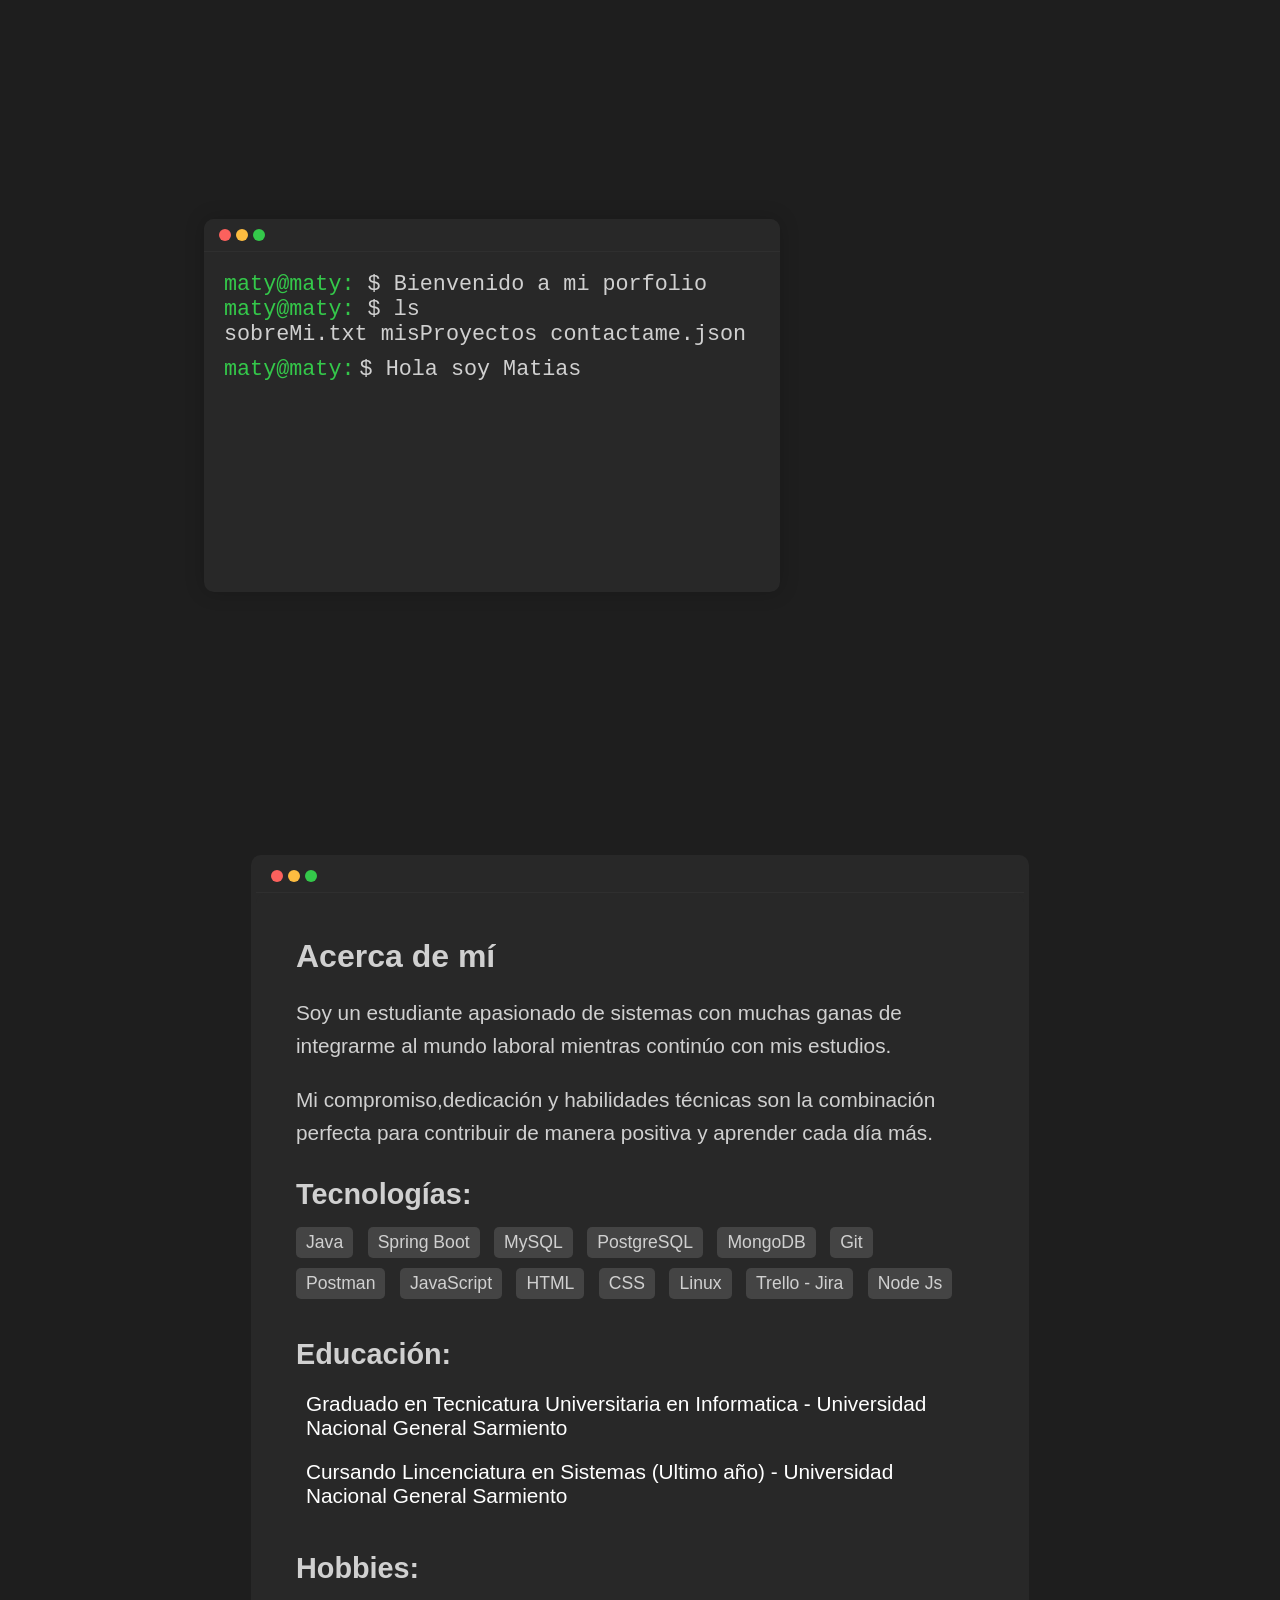
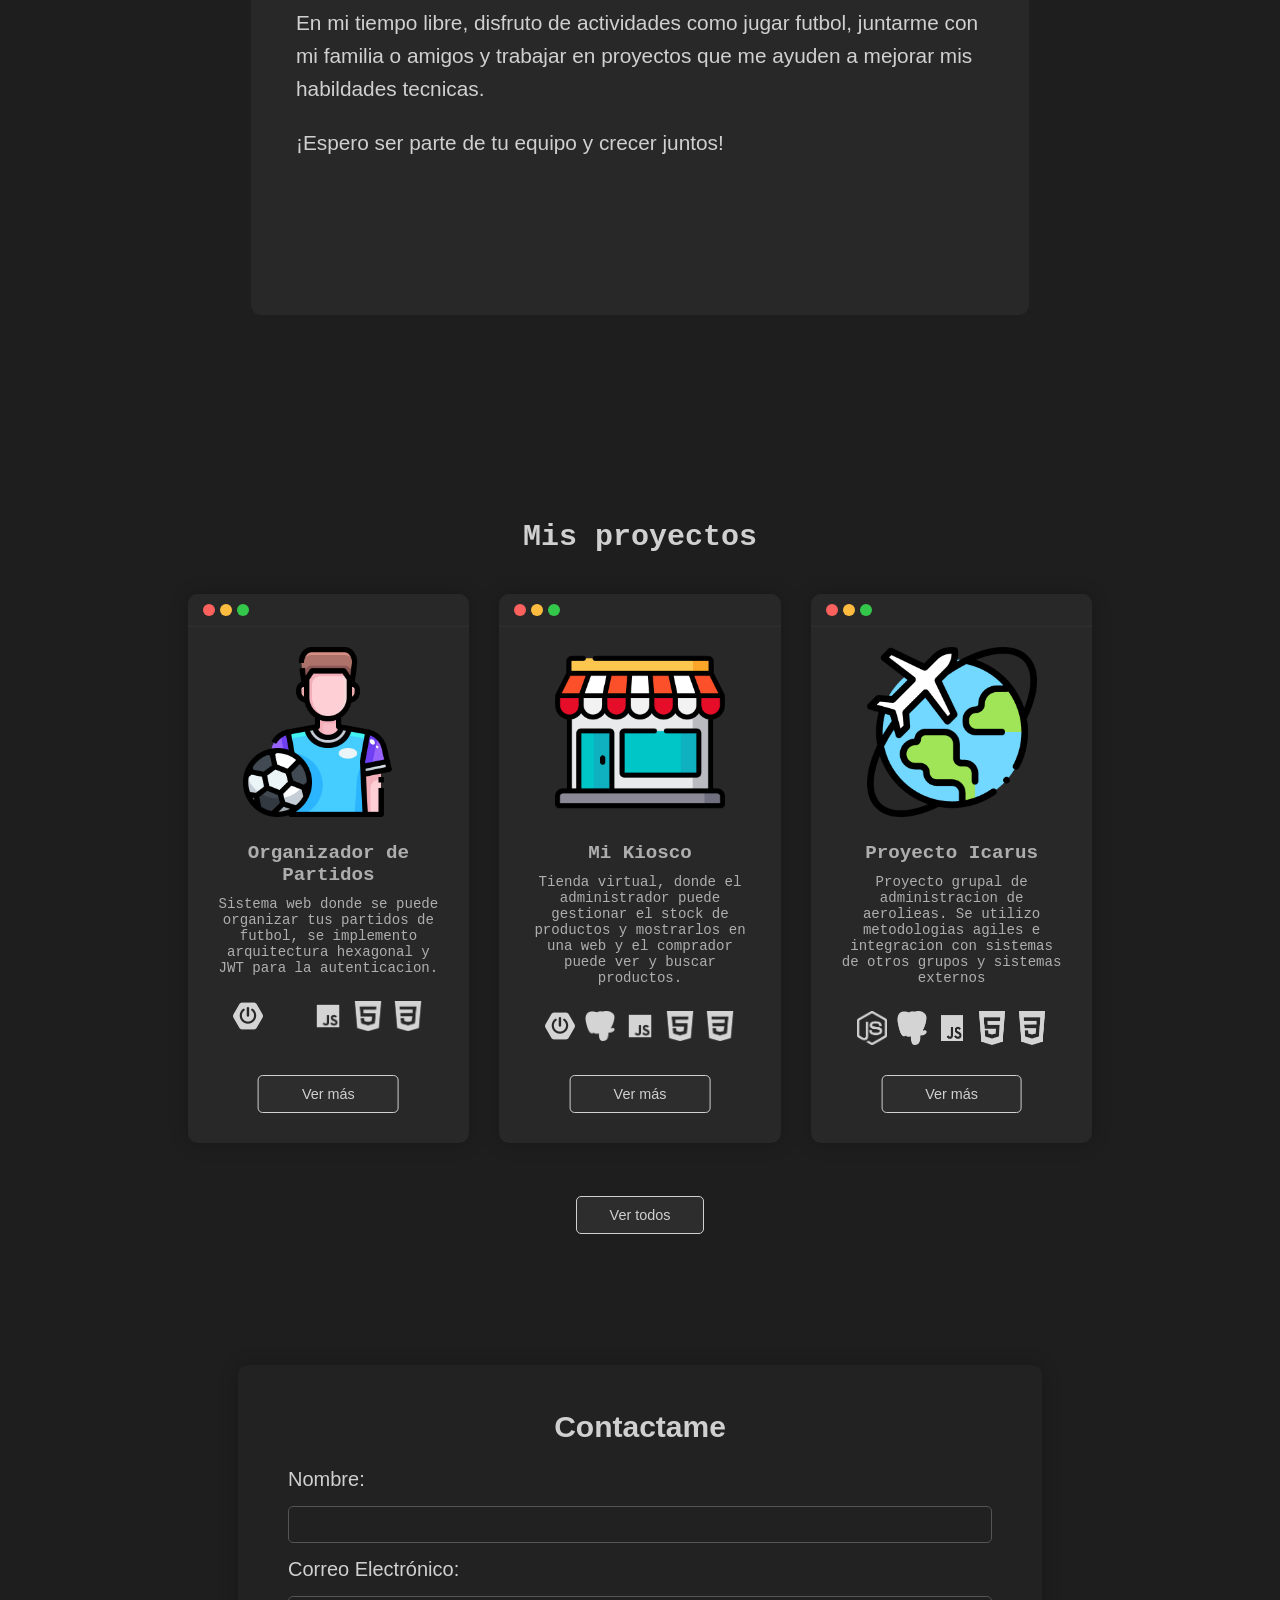
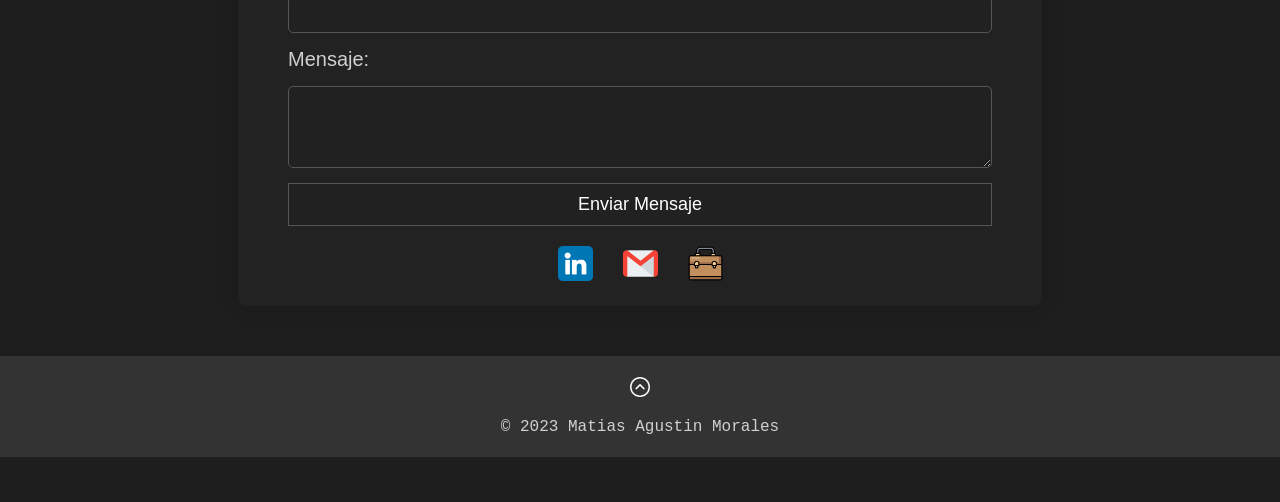
==== index.html @ b8ca0253 "actualizacion" ====
<!DOCTYPE html>
<html lang="en">

<head>
  <meta charset="UTF-8">
  <meta name="viewport" content="width=device-width, initial-scale=1.0">
  <title>Terminal - Porfolio</title>
  <link rel="icon" href="img/terminal (2).png" type="image/png">
  <link rel="stylesheet" href="https://matiasm12.github.io/Matias.github.io/css/style.css">
</head>

<body>
  <section class="presentation-container" id="top">
    <div class="mac-window">
      <div class="mac-bar">
        <div class="mac-btn red"></div>
        <div class="mac-btn yellow"></div>
        <div class="mac-btn green"></div>
      </div>
      <div class="console">
        <div class="outputs">
          <div class="prompt" id="input">maty@maty: <span class="output">$ Bienvenido a mi porfolio</span> </div>
          <div class="prompt" id="input">maty@maty: <span class="output">$ ls</span> </div>
          <div class="output"><a href="#about-container">sobreMi.txt</a> <a href="#projects">misProyectos</a><a
              href="#contact"> contactame.json</a></div>
          <div>
            <div class="input-line">
              <div class="prompt" id="input1">maty@maty: </div>
              <div class="output" id="outputLine1"></div>
              <input type="text" class="input" id="typedText" autofocus />
            </div>
          </div>

          <div>
            <div class="input-line">
              <div class="prompt" id="input2" style="display: none;">maty@maty: </div>
              <div class="output" id="outputLine2"></div>
              <input type="text" class="input" id="typedText" autofocus />
            </div>

          </div>
          <div class="input-line">
            <div class="prompt" id="input3" style="display: none;">maty@maty: </div>
            <div class="output" id="outputLine3"></div>
            <input type="text" class="input" id="typedText" autofocus />
          </div>
          <div class="input-line">
            <div class="prompt" id="input3" style="display: none;">maty@maty: </div>
            <div class="output" id="outputLine3"></div>
            <input type="text" class="input" id="typedText" autofocus />
          </div>
          <div class="input-line">
            <div class="prompt" id="input3" style="display: none;">maty@maty: </div>
            <div class="output" id="outputLine3"></div>
            <input type="text" class="input" id="typedText" autofocus />
          </div>
        </div>


      </div>

    </div>
    <div class="perfil-img">
      <img src="https://matiasm12.github.io/Matias.github.io/img/perfil.png" alt="" >
    </div>
  </section>


  <section id="about-container">
    <div class="mac-bar">
      <div class="mac-btn red"></div>
      <div class="mac-btn yellow"></div>
      <div class="mac-btn green"></div>
    </div>
    <div id="about">
      <h2>Acerca de mí</h2>
      <p>Soy un estudiante apasionado de sistemas con muchas ganas de integrarme al mundo laboral mientras continúo con mis estudios.</p>
      <p>Mi compromiso,dedicación y habilidades técnicas son la combinación perfecta para contribuir de manera positiva y aprender cada día más.</p>
      <h3>Tecnologías:</h3>
      <ul class="technologies">
          <li>Java</li>
          <li>Spring Boot</li>
          <li>MySQL</li>
          <li>PostgreSQL</li>
          <li>MongoDB</li>
          <li>Git</li>
          <li>Postman</li>
          <li>JavaScript</li>
          <li>HTML</li>
          <li>CSS</li>
          <li>Linux</li>
          <li>Trello - Jira</li>
          <li>Node Js</li>
      </ul>
      <h3>Educación:</h3>
      <ul class="education">
          <li>Graduado en Tecnicatura Universitaria en Informatica - Universidad Nacional General Sarmiento</li>
          <li>Cursando Lincenciatura en Sistemas (Ultimo año) - Universidad Nacional General Sarmiento</li>
      </ul>
      <h3>Hobbies:</h3>
      <p class="hobbies">En mi tiempo libre, disfruto de actividades como jugar futbol, juntarme con mi familia o amigos y trabajar en proyectos que me ayuden a mejorar mis habildades tecnicas.</p>
      <p>¡Espero ser parte de tu equipo y crecer juntos!</p>
    </div>
  </section>

  <section class="projects-container">
    <div class="title" id="projects">
      <h1>Mis proyectos</h1>
    </div>
    <div class="mac-window-projects">
      <div class="mac-window-project">
        <div class="mac-bar">
          <div class="mac-btn red"></div>
          <div class="mac-btn yellow"></div>
          <div class="mac-btn green"></div>
        </div>
        <div class="console-project">
          <div class="img-project-container">
            <img src="https://matiasm12.github.io/Matias.github.io/img/jugadores-de-futbol.png" alt="">
          </div>
          <div class="outputs-projects">
            <div class="output-project" id="title-project">Organizador de Partidos</div>
            <div class="output-project">Sistema web donde se puede organizar tus partidos de futbol, se implemento arquitectura hexagonal y JWT para la autenticacion.</div>
            <div class="tech-logos">
              <img src="/img/spring-boot.png" alt="">
              <img src="/img/mysql.png" alt="">
              <img src="/img/js.png" alt="">
              <img src="/img/html-5.png" alt="">
              <img src="/img/css-3.png" alt="">
            </div>
          </div>
          <button class="ver-mas-btn" onclick="redirigir('https://github.com/MatiasM12/Organizador-de-Futbol')">Ver
            más</button>
        </div>

      </div>
      <div class="mac-window-project">
        <div class="mac-bar">
          <div class="mac-btn red"></div>
          <div class="mac-btn yellow"></div>
          <div class="mac-btn green"></div>
        </div>
        <div class="console-project">
          <div class="img-project-container">
            <img src="https://matiasm12.github.io/Matias.github.io/img/tienda.png" alt="">
          </div>
          <div class="outputs-projects">
            <div class="output-project" id="title-project">Mi Kiosco</div>
            <div class="output-project">Tienda virtual, donde el administrador puede gestionar el stock de productos y
              mostrarlos en una web y el comprador puede ver y buscar productos.</div>
              <div class="tech-logos">
                <img src="/img/spring-boot.png" alt="">
                <img src="/img/postgre.png" alt="">
                <img src="/img/js.png" alt="">
                <img src="/img/html-5.png" alt="">
                <img src="/img/css-3.png" alt="">
              </div>
          </div>
          <button class="ver-mas-btn" onclick="redirigir('https://github.com/MatiasM12/kiosco')">Ver más</button>
        </div>

      </div>
      <div class="mac-window-project">
        <div class="mac-bar">
          <div class="mac-btn red"></div>
          <div class="mac-btn yellow"></div>
          <div class="mac-btn green"></div>
        </div>
        <div class="console-project">
          <div class="img-project-container">
            <img src="https://matiasm12.github.io/Matias.github.io/img/viajar.png" alt="">
          </div>
          <div class="outputs-projects">
            <div class="output-project" id="title-project">Proyecto Icarus</div>
            <div class="output-project">Proyecto grupal de administracion de aerolieas. Se utilizo metodologias agiles e integracion con sistemas de otros grupos y sistemas externos</div>
              <div class="tech-logos">
                <img src="/img/node.png" alt="">
                <img src="/img/postgre.png" alt="">
                <img src="/img/js.png" alt="">
                <img src="/img/html-5.png" alt="">
                <img src="/img/css-3.png" alt="">
              </div>
          </div>
          <button class="ver-mas-btn" onclick="redirigir('https://github.com/MatiasM12/Proyecto-Icarus')">Ver
            más</button>
        </div>
      </div>
    </div>
    <button class="ver-mas-proyectos-btn"
      onclick="redirigir('https://matiasm12.github.io/Matias.github.io/proyectos.html')">Ver todos</button>
  </section>


  <section class="contact-container">
      <div class="title" id="contact">
        <h1>Contactame</h1>
      </div>
      <form id="contact-form">
        <label for="name">Nombre:</label>
        <input type="text" id="name" name="name" required>

        <label for="email">Correo Electrónico:</label>
        <input type="email" id="email" name="email" required>

        <label for="message">Mensaje:</label>
        <textarea id="message" name="message" rows="4" required></textarea>

        <button type="button" onclick="sendEmail()">Enviar Mensaje</button>
      </form>
      <div class="contact-icons">
        <div class="contact-icon">
            <a href="https://www.linkedin.com/in/matias-morales-44409a215/" target="_blank" rel="noopener noreferrer">
              <div class="tooltip" data-text="LinkedIn"><img src="https://matiasm12.github.io/Matias.github.io/img/linkedin.png" alt="LinkedIn"></div>
            </a>
        </div>

        <div class="contact-icon">
            <a href="mailto:matias.agustin.morales@gmail.com">
              <div class="tooltip" data-text="Mail"><img src="https://matiasm12.github.io/Matias.github.io/img/gmail.png" alt="Correo electrónico"></div>
            </a>
        </div>

        <div class="contact-icon">
            <a href=""  target="_blank" rel="noopener noreferrer">
              <div class="tooltip" data-text="CV"> <img src="https://matiasm12.github.io/Matias.github.io/img/cv.png" alt="Cv"></div>
            </a>
        </div>
    </div>  
  </section>

  <div class="footer">
    <p><a href="#top"><img src="https://matiasm12.github.io/Matias.github.io/img/flecha-hacia-arriba.png" alt=""></a></p>
    <p>&copy; 2023 Matias Agustin Morales</p>
  </div>


  <script src="https://matiasm12.github.io/Matias.github.io/js/main.js"></script>
  <script src="https://cdn.emailjs.com/dist/email.min.js"></script>
  <script>
    emailjs.init("Zfcx-6wRf_tLxCl8C");

    function sendEmail() {
      var templateParams = {
        name: document.getElementById("name").value,
        email: document.getElementById("email").value,
        message: document.getElementById("message").value
      };

      emailjs.send("service_ya8ape6", "template_81px854", templateParams)
        .then(function (response) {
          console.log("Correo electrónico enviado con éxito", response);
          alert("Mensaje enviado con éxito");
        }, function (error) {
          console.log("Error al enviar el correo electrónico", error);
          alert("Error al enviar el mensaje");
        });
    }
  </script>
</body>

</html>
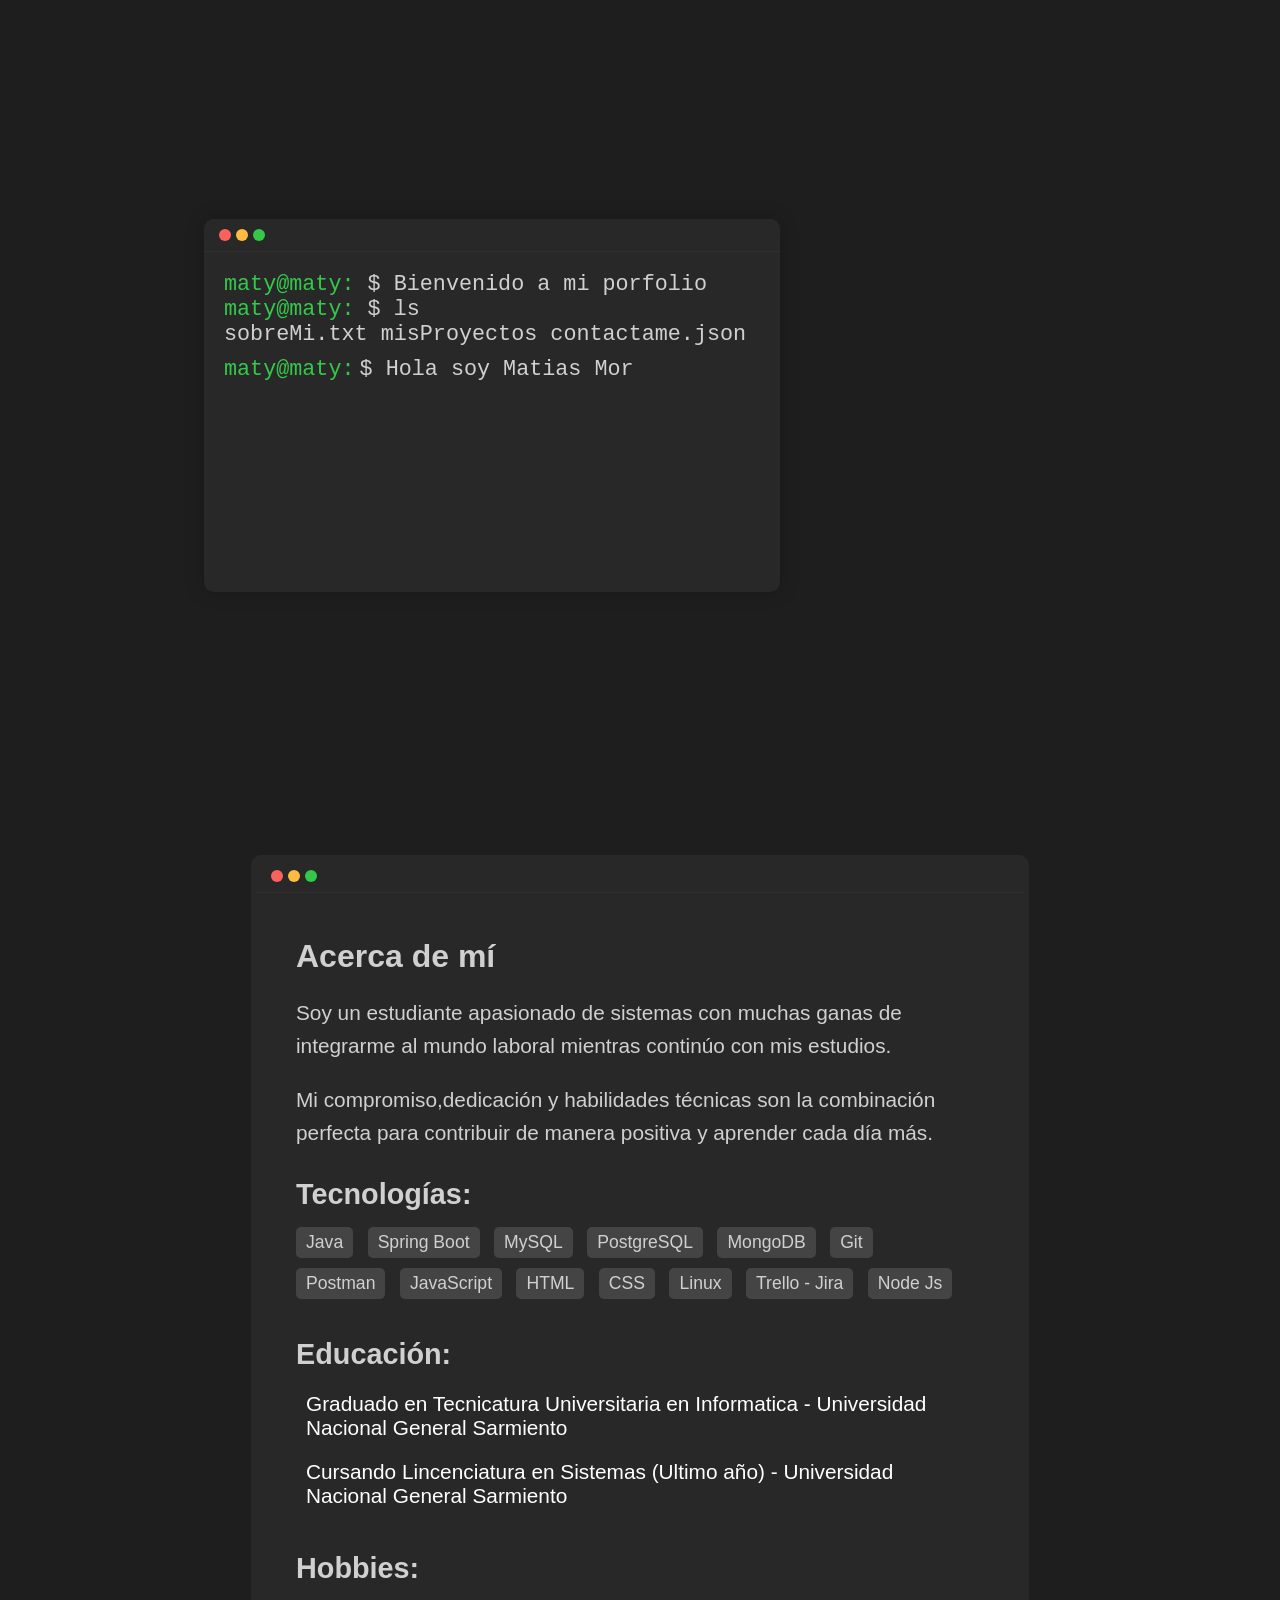
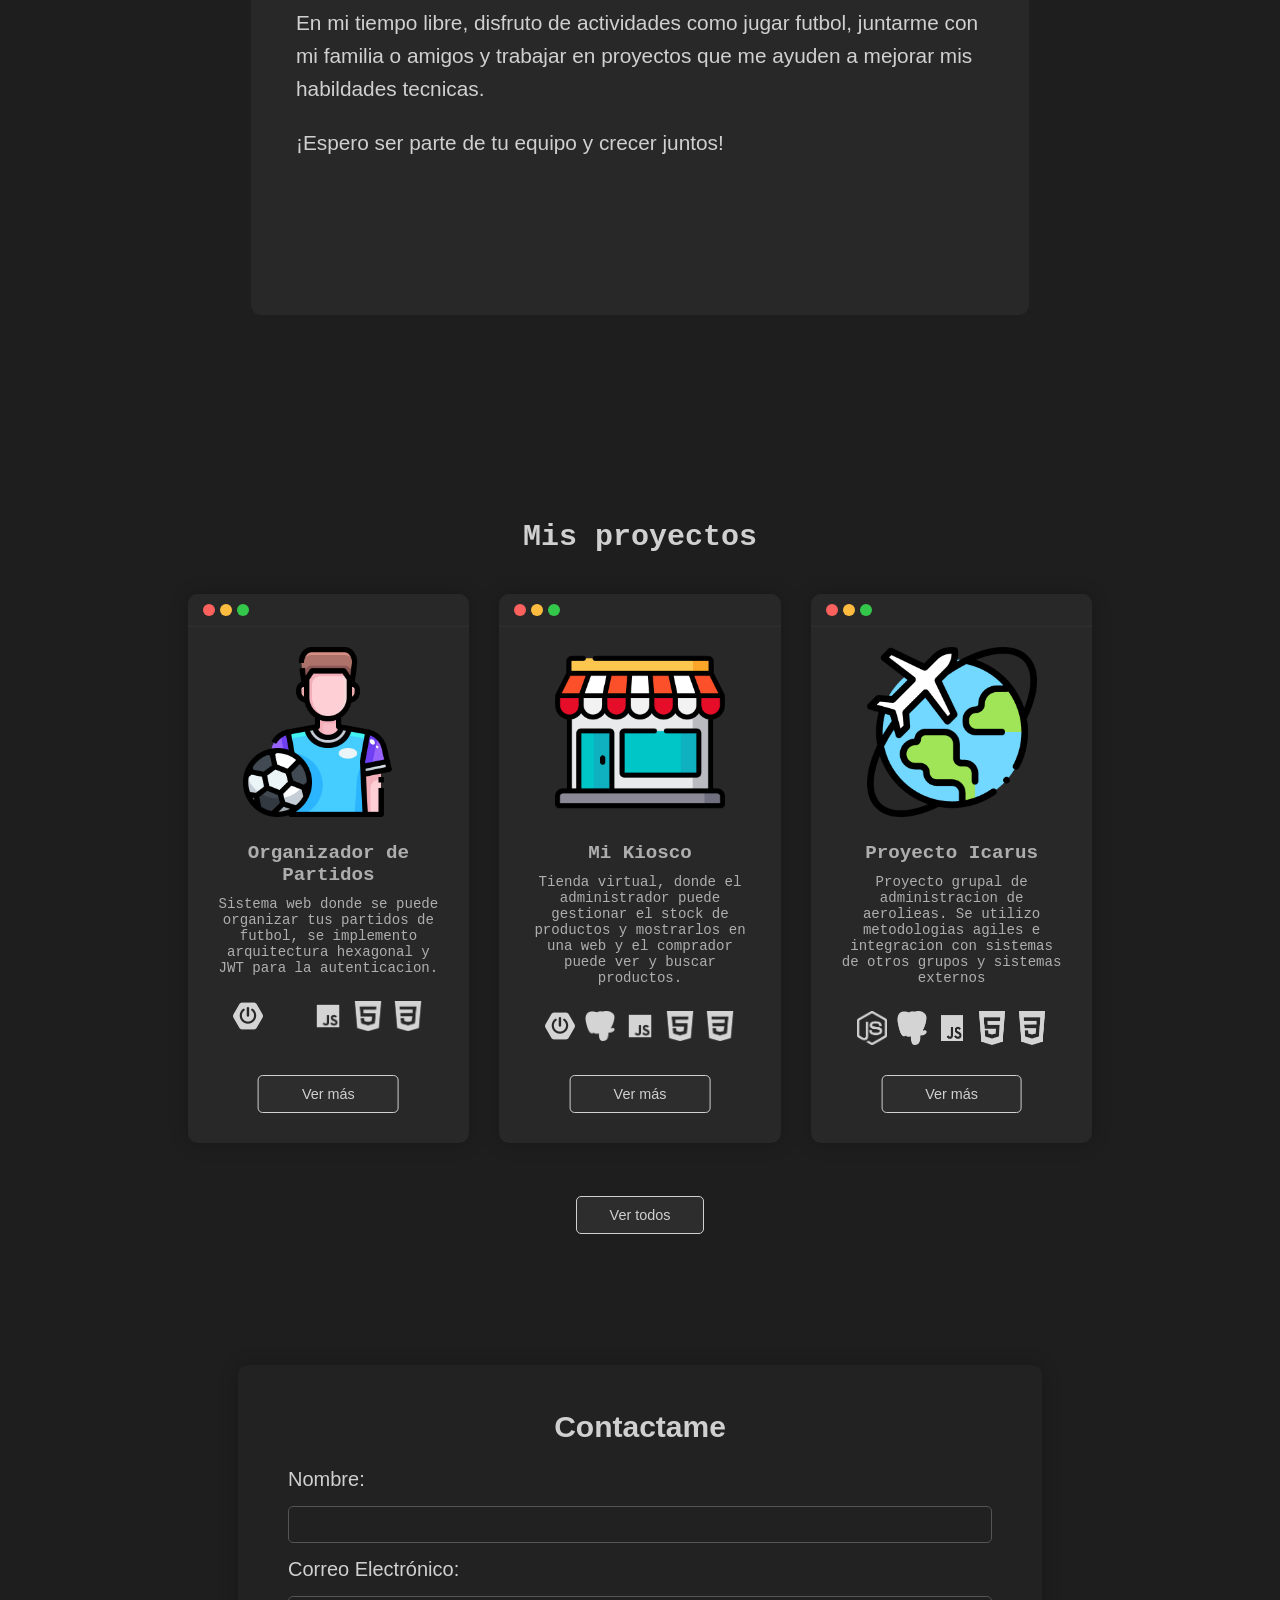
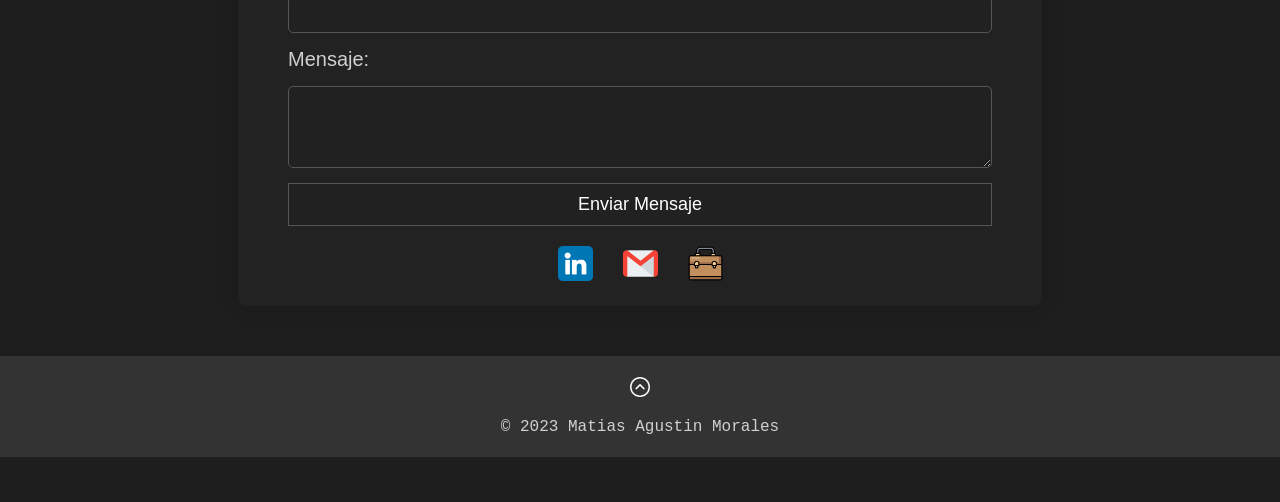
==== commit e10213d4: "actualizacion" ====
--- a/index.html
+++ b/index.html
@@ -122,11 +122,11 @@
             <div class="output-project" id="title-project">Organizador de Partidos</div>
             <div class="output-project">Sistema web donde se puede organizar tus partidos de futbol, se implemento arquitectura hexagonal y JWT para la autenticacion.</div>
             <div class="tech-logos">
-              <img src="/img/spring-boot.png" alt="">
-              <img src="/img/mysql.png" alt="">
-              <img src="/img/js.png" alt="">
-              <img src="/img/html-5.png" alt="">
-              <img src="/img/css-3.png" alt="">
+              <img src="https://matiasm12.github.io/Matias.github.io/img/spring-boot.png" alt="">
+              <img src="https://matiasm12.github.io/Matias.github.io/img/mysql.png" alt="">
+              <img src="https://matiasm12.github.io/Matias.github.io/img/js.png" alt="">
+              <img src="https://matiasm12.github.io/Matias.github.io/img/html-5.png" alt="">
+              <img src="https://matiasm12.github.io/Matias.github.io/img/css-3.png" alt="">
             </div>
           </div>
           <button class="ver-mas-btn" onclick="redirigir('https://github.com/MatiasM12/Organizador-de-Futbol')">Ver
@@ -149,11 +149,11 @@
             <div class="output-project">Tienda virtual, donde el administrador puede gestionar el stock de productos y
               mostrarlos en una web y el comprador puede ver y buscar productos.</div>
               <div class="tech-logos">
-                <img src="/img/spring-boot.png" alt="">
-                <img src="/img/postgre.png" alt="">
-                <img src="/img/js.png" alt="">
-                <img src="/img/html-5.png" alt="">
-                <img src="/img/css-3.png" alt="">
+                <img src="https://matiasm12.github.io/Matias.github.io/img/spring-boot.png" alt="">
+                <img src="https://matiasm12.github.io/Matias.github.io/img/postgre.png" alt="">
+                <img src="https://matiasm12.github.io/Matias.github.io/img/js.png" alt="">
+                <img src="https://matiasm12.github.io/Matias.github.io/img/html-5.png" alt="">
+                <img src="https://matiasm12.github.io/Matias.github.io/img/css-3.png" alt="">
               </div>
           </div>
           <button class="ver-mas-btn" onclick="redirigir('https://github.com/MatiasM12/kiosco')">Ver más</button>
@@ -174,11 +174,11 @@
             <div class="output-project" id="title-project">Proyecto Icarus</div>
             <div class="output-project">Proyecto grupal de administracion de aerolieas. Se utilizo metodologias agiles e integracion con sistemas de otros grupos y sistemas externos</div>
               <div class="tech-logos">
-                <img src="/img/node.png" alt="">
-                <img src="/img/postgre.png" alt="">
-                <img src="/img/js.png" alt="">
-                <img src="/img/html-5.png" alt="">
-                <img src="/img/css-3.png" alt="">
+                <img src="https://matiasm12.github.io/Matias.github.io/img/node.png" alt="">
+                <img src="https://matiasm12.github.io/Matias.github.io/img/postgre.png" alt="">
+                <img src="https://matiasm12.github.io/Matias.github.io/img/js.png" alt="">
+                <img src="https://matiasm12.github.io/Matias.github.io/img/html-5.png" alt="">
+                <img src="https://matiasm12.github.io/Matias.github.io/img/css-3.png" alt="">
               </div>
           </div>
           <button class="ver-mas-btn" onclick="redirigir('https://github.com/MatiasM12/Proyecto-Icarus')">Ver
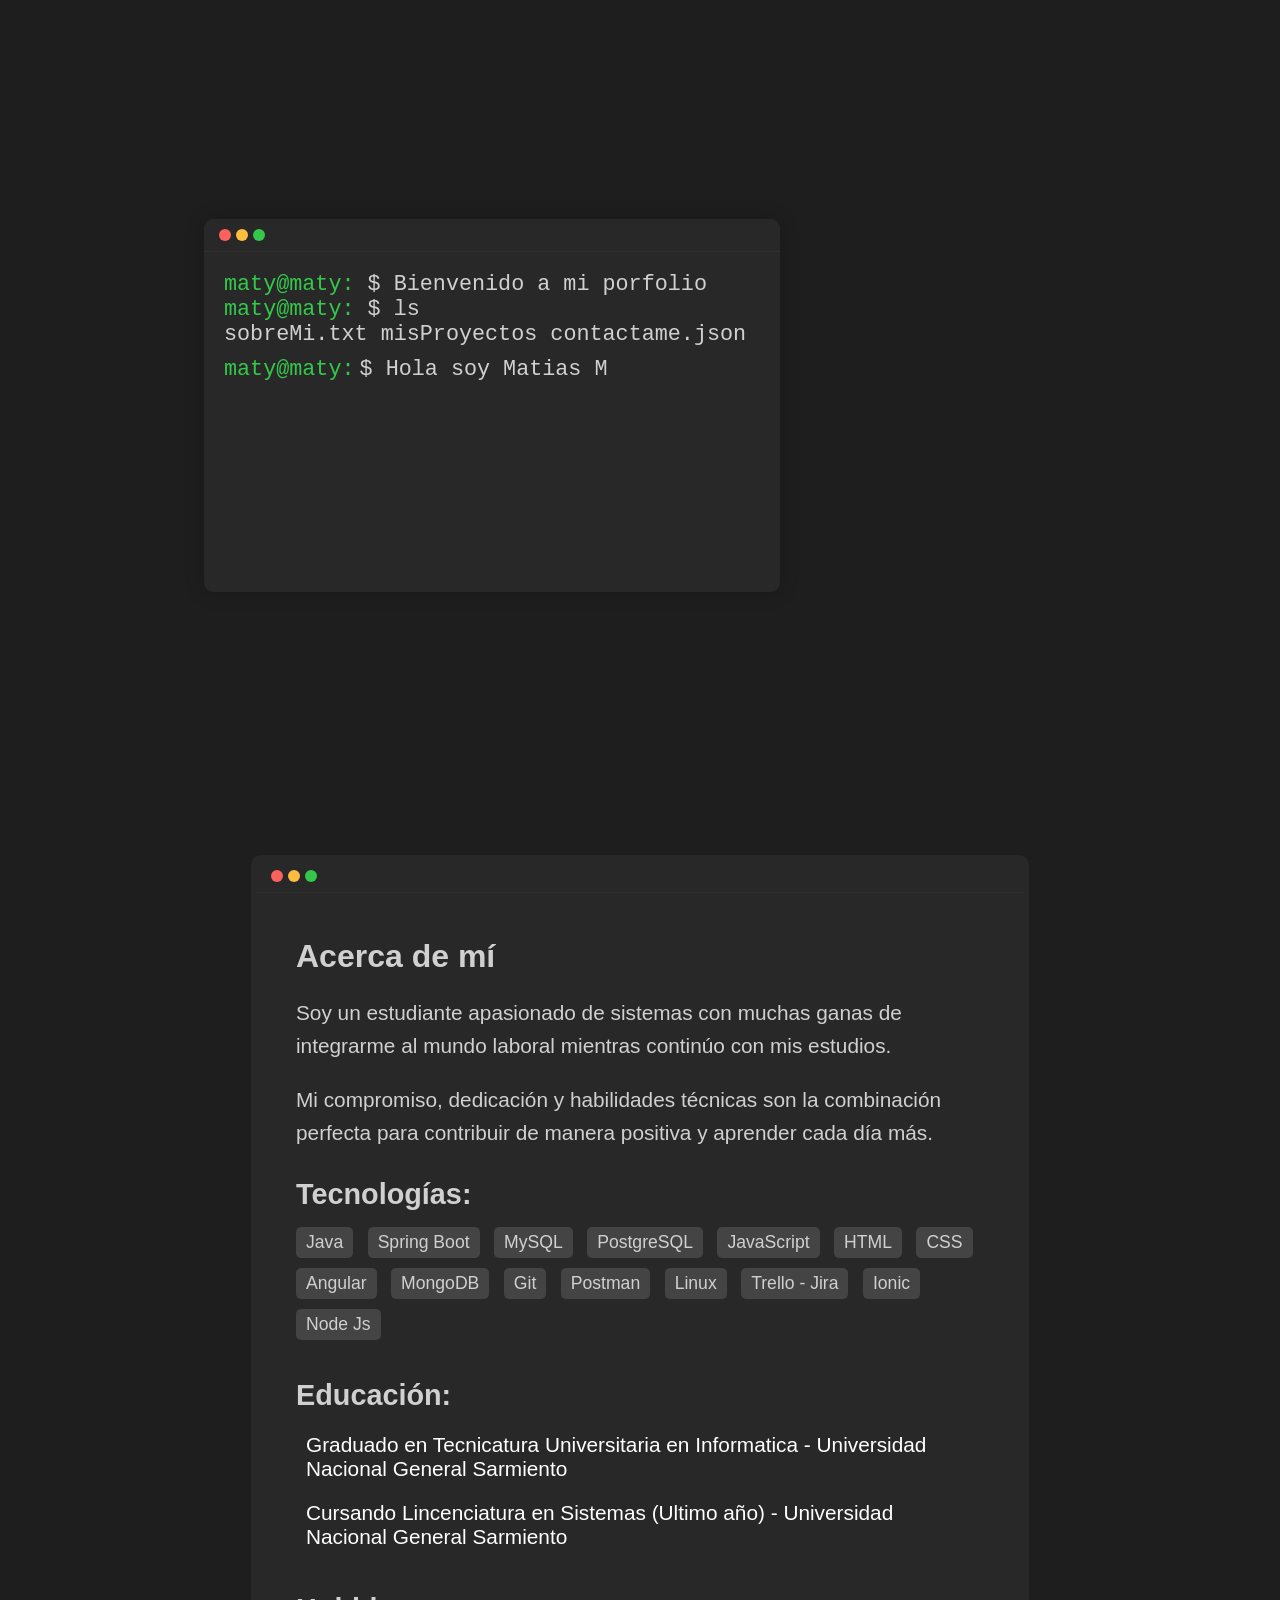
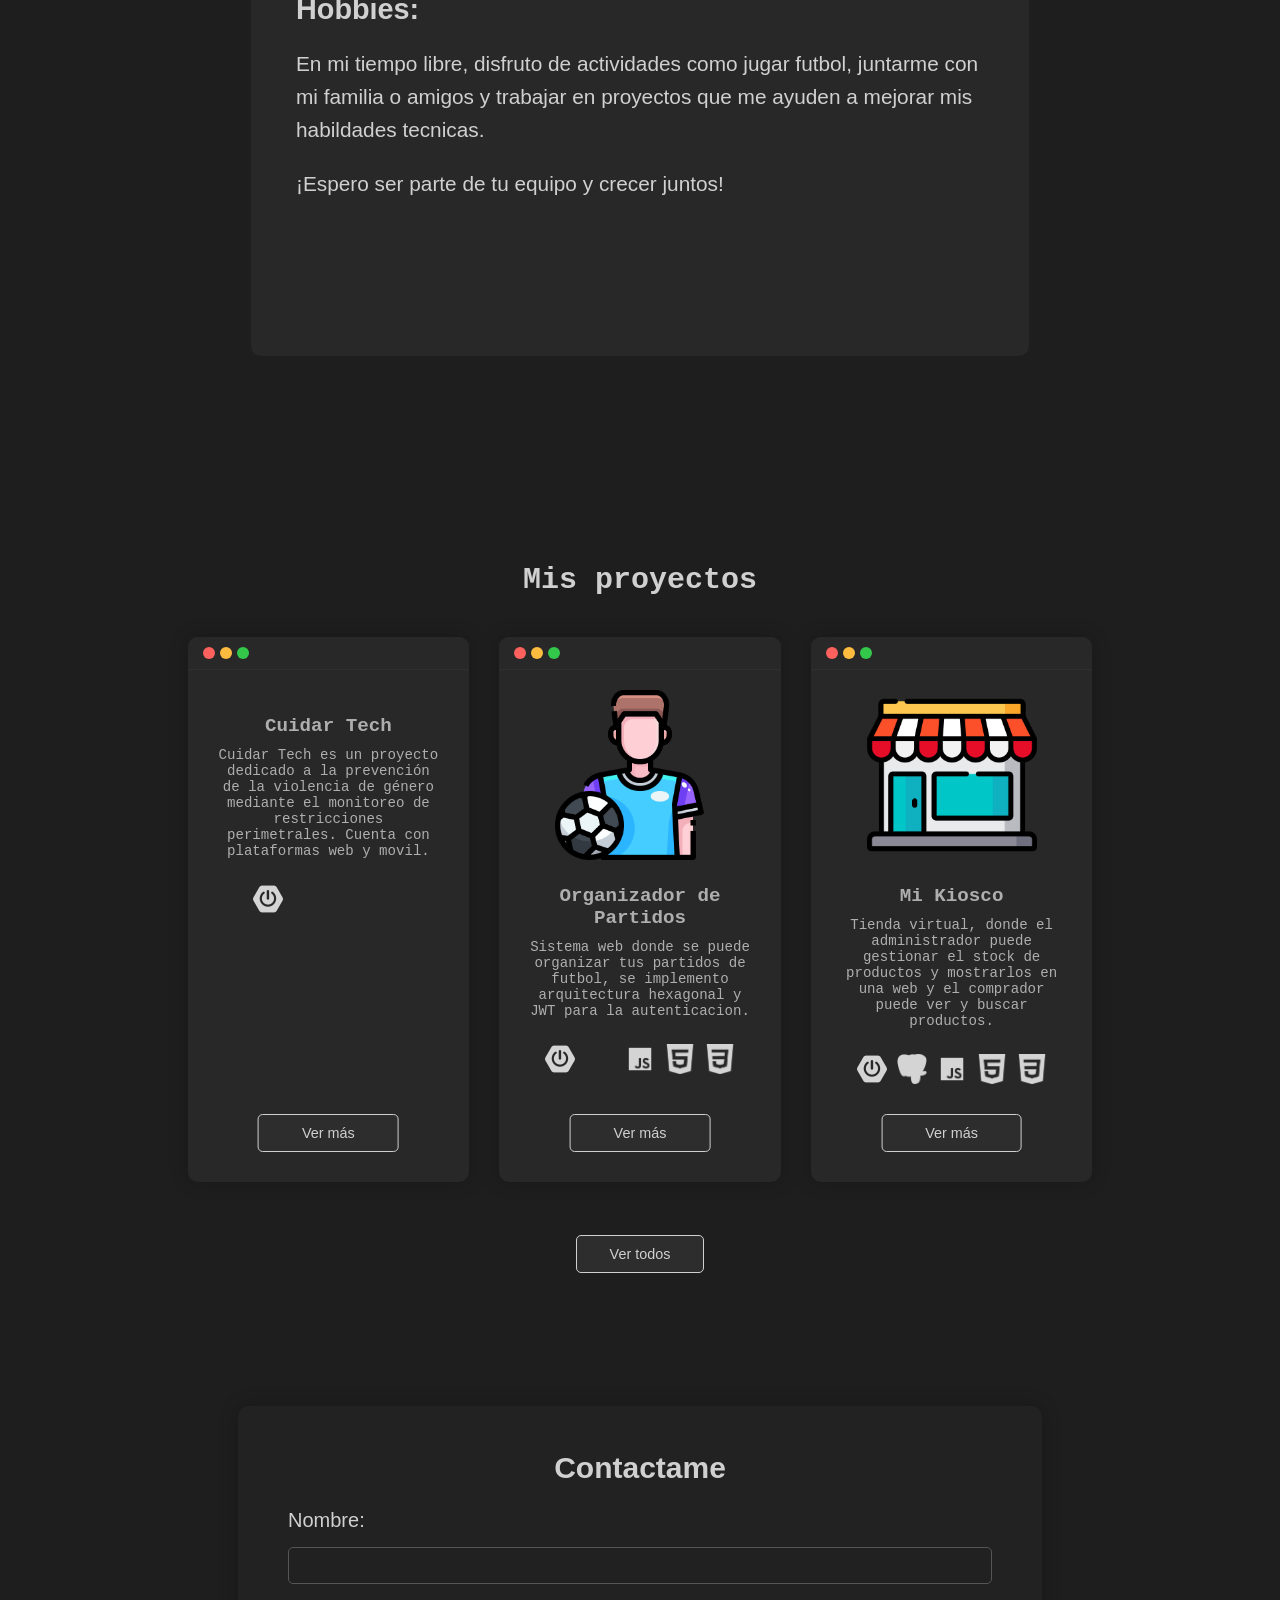
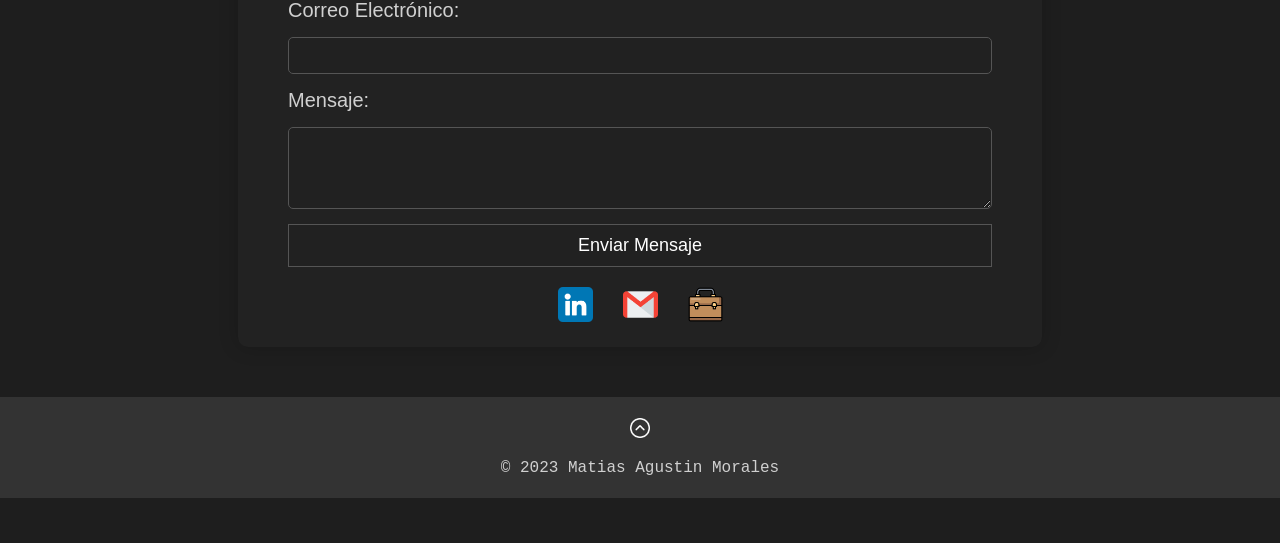
==== commit a149c18a: "actualizacion de proyectos y tecnologias" ====
--- a/index.html
+++ b/index.html
@@ -75,21 +75,23 @@
     <div id="about">
       <h2>Acerca de mí</h2>
       <p>Soy un estudiante apasionado de sistemas con muchas ganas de integrarme al mundo laboral mientras continúo con mis estudios.</p>
-      <p>Mi compromiso,dedicación y habilidades técnicas son la combinación perfecta para contribuir de manera positiva y aprender cada día más.</p>
+      <p>Mi compromiso, dedicación y habilidades técnicas son la combinación perfecta para contribuir de manera positiva y aprender cada día más.</p>
       <h3>Tecnologías:</h3>
       <ul class="technologies">
           <li>Java</li>
           <li>Spring Boot</li>
           <li>MySQL</li>
           <li>PostgreSQL</li>
+          <li>JavaScript</li>
+          <li>HTML</li>
+          <li>CSS</li>
+          <li>Angular</li>
           <li>MongoDB</li>
           <li>Git</li>
           <li>Postman</li>
-          <li>JavaScript</li>
-          <li>HTML</li>
-          <li>CSS</li>
           <li>Linux</li>
           <li>Trello - Jira</li>
+          <li>Ionic</li>
           <li>Node Js</li>
       </ul>
       <h3>Educación:</h3>
@@ -108,6 +110,30 @@
       <h1>Mis proyectos</h1>
     </div>
     <div class="mac-window-projects">
+      <div class="mac-window-project">
+        <div class="mac-bar">
+          <div class="mac-btn red"></div>
+          <div class="mac-btn yellow"></div>
+          <div class="mac-btn green"></div>
+        </div>
+        <div class="console-project">
+          <div class="img-project-container">
+            <img src="https://matiasm12.github.io/Matias.github.io/img//img/cuidar-tech-icono.png" alt="">
+          </div>
+          <div class="outputs-projects">
+            <div class="output-project" id="title-project">Cuidar Tech</div>
+            <div class="output-project">Cuidar Tech es un proyecto dedicado a la prevención de la violencia de género mediante el monitoreo de restricciones perimetrales. Cuenta con plataformas web y movil.</div>
+              <div class="tech-logos">
+                <img src="https://matiasm12.github.io/Matias.github.io/img/spring-boot.png" alt="">
+                <img src="https://matiasm12.github.io/Matias.github.io/img/mysql.png" alt="">
+                <img src="https://matiasm12.github.io/Matias.github.io/img//img/angular.png" alt="">
+                <img src="https://matiasm12.github.io/Matias.github.io/img//img/ionic.png" alt="">
+              </div>
+          </div>
+          <button class="ver-mas-btn" onclick="redirigir('https://github.com/MatiasM12/Cuidar-Tech-Frontend')">Ver
+            más</button>
+        </div>
+      </div>
       <div class="mac-window-project">
         <div class="mac-bar">
           <div class="mac-btn red"></div>
@@ -158,36 +184,10 @@
           </div>
           <button class="ver-mas-btn" onclick="redirigir('https://github.com/MatiasM12/kiosco')">Ver más</button>
         </div>
-
-      </div>
-      <div class="mac-window-project">
-        <div class="mac-bar">
-          <div class="mac-btn red"></div>
-          <div class="mac-btn yellow"></div>
-          <div class="mac-btn green"></div>
-        </div>
-        <div class="console-project">
-          <div class="img-project-container">
-            <img src="https://matiasm12.github.io/Matias.github.io/img/viajar.png" alt="">
-          </div>
-          <div class="outputs-projects">
-            <div class="output-project" id="title-project">Proyecto Icarus</div>
-            <div class="output-project">Proyecto grupal de administracion de aerolieas. Se utilizo metodologias agiles e integracion con sistemas de otros grupos y sistemas externos</div>
-              <div class="tech-logos">
-                <img src="https://matiasm12.github.io/Matias.github.io/img/node.png" alt="">
-                <img src="https://matiasm12.github.io/Matias.github.io/img/postgre.png" alt="">
-                <img src="https://matiasm12.github.io/Matias.github.io/img/js.png" alt="">
-                <img src="https://matiasm12.github.io/Matias.github.io/img/html-5.png" alt="">
-                <img src="https://matiasm12.github.io/Matias.github.io/img/css-3.png" alt="">
-              </div>
-          </div>
-          <button class="ver-mas-btn" onclick="redirigir('https://github.com/MatiasM12/Proyecto-Icarus')">Ver
-            más</button>
-        </div>
       </div>
     </div>
     <button class="ver-mas-proyectos-btn"
-      onclick="redirigir('https://matiasm12.github.io/Matias.github.io/proyectos.html')">Ver todos</button>
+      onclick="redirigir('https://github.com/MatiasM12?tab=repositories')">Ver todos</button>
   </section>
 
 
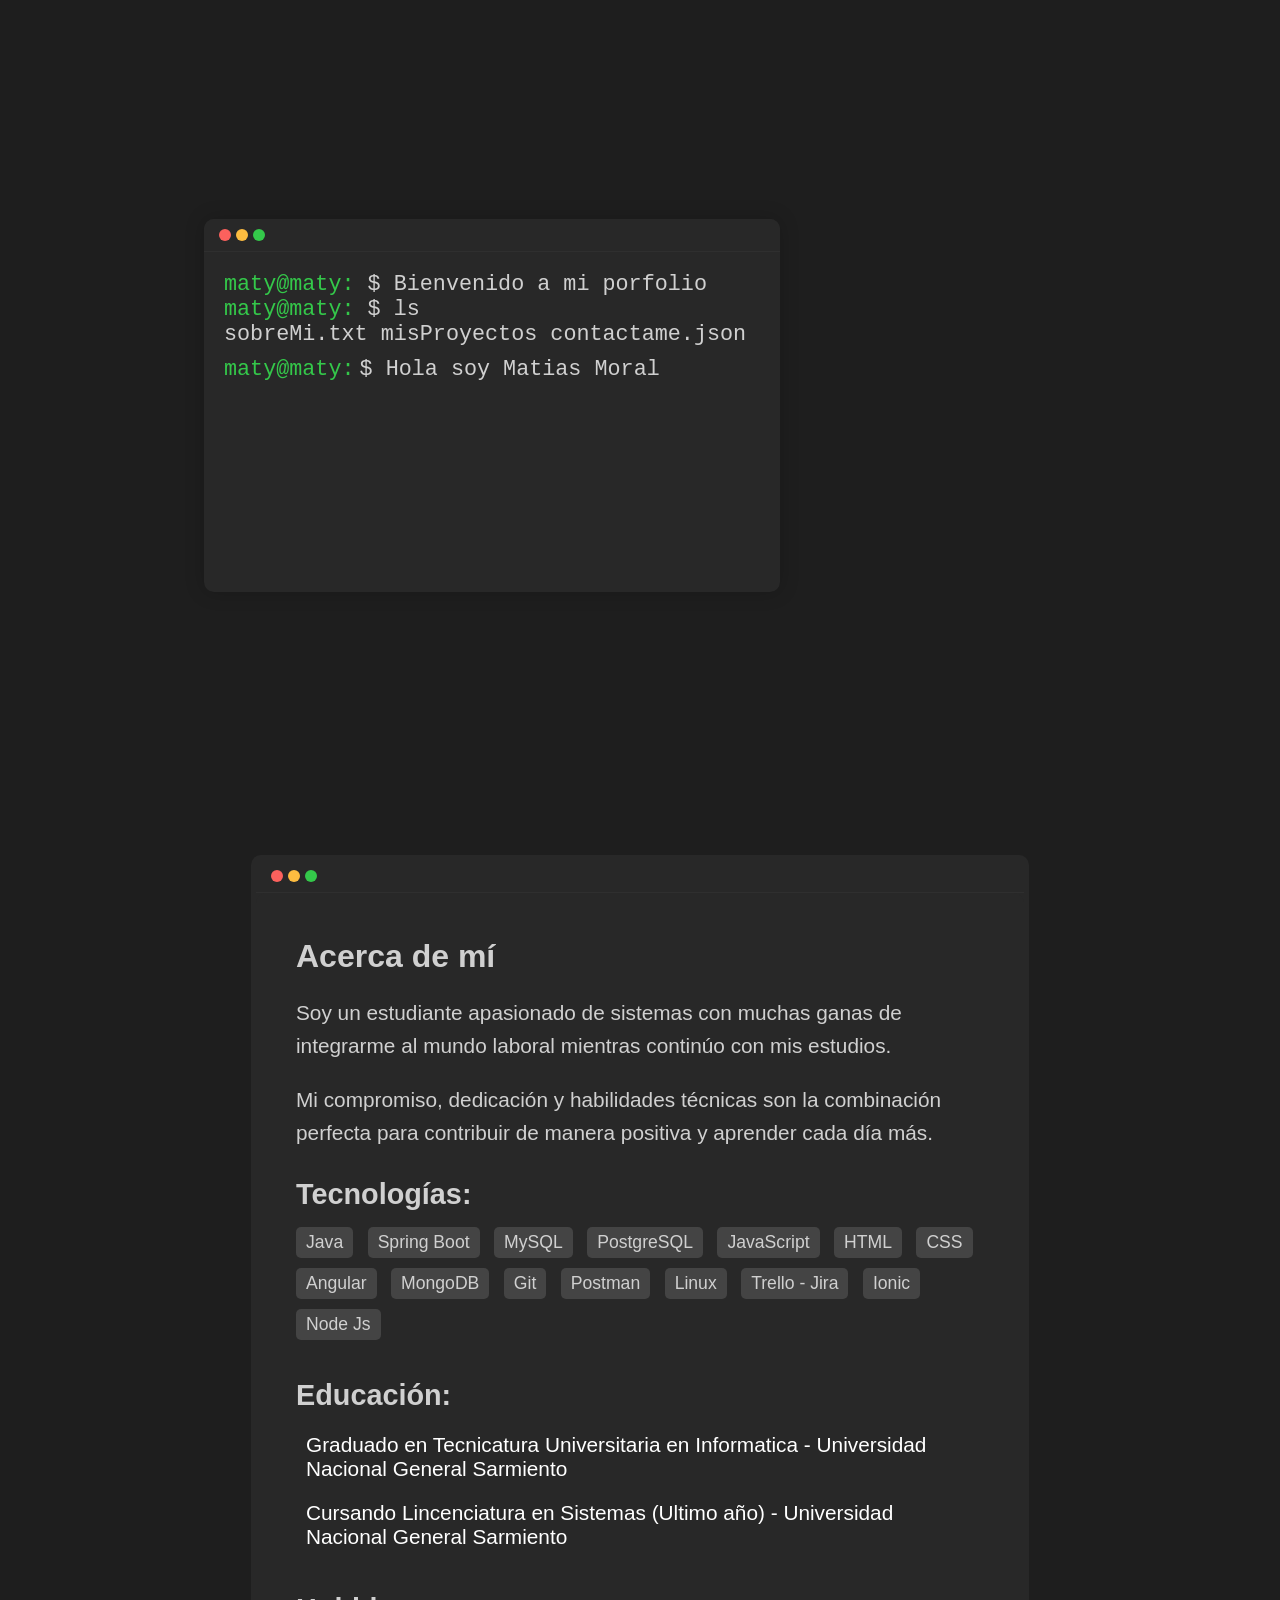
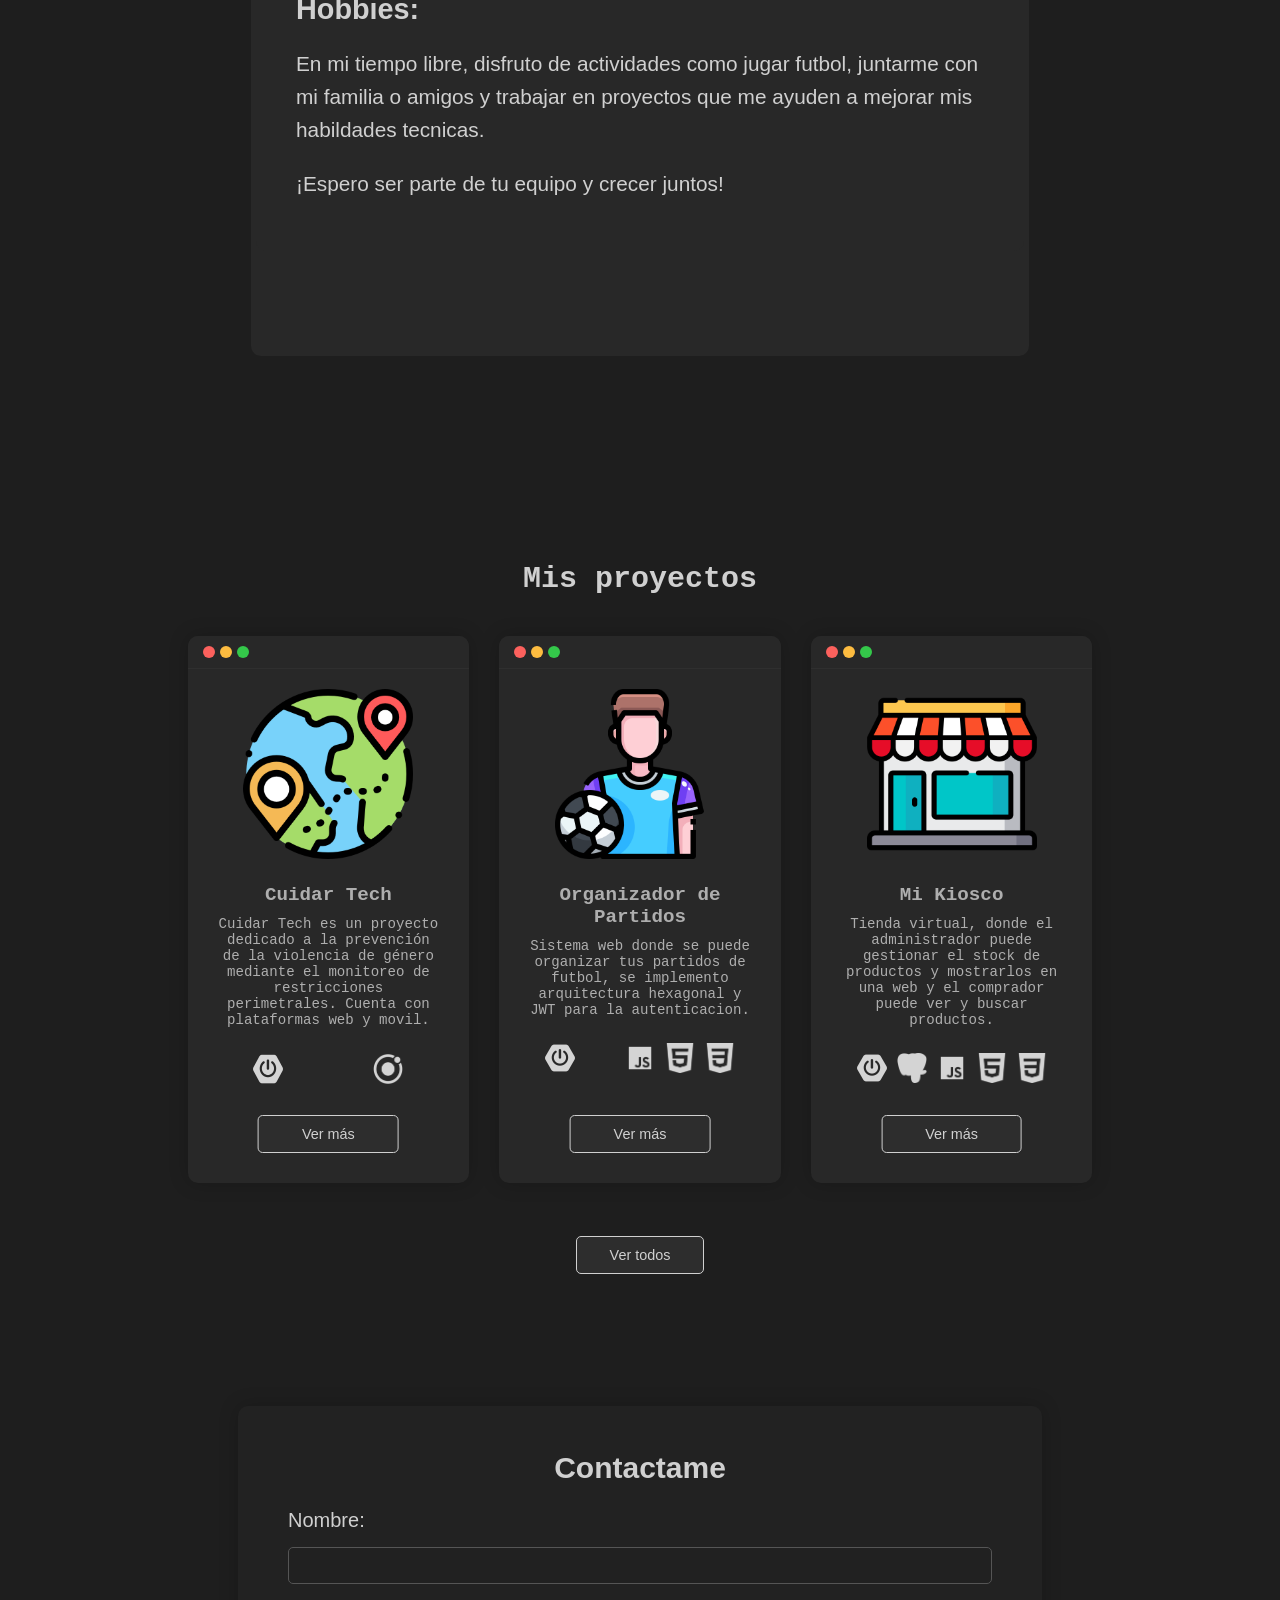
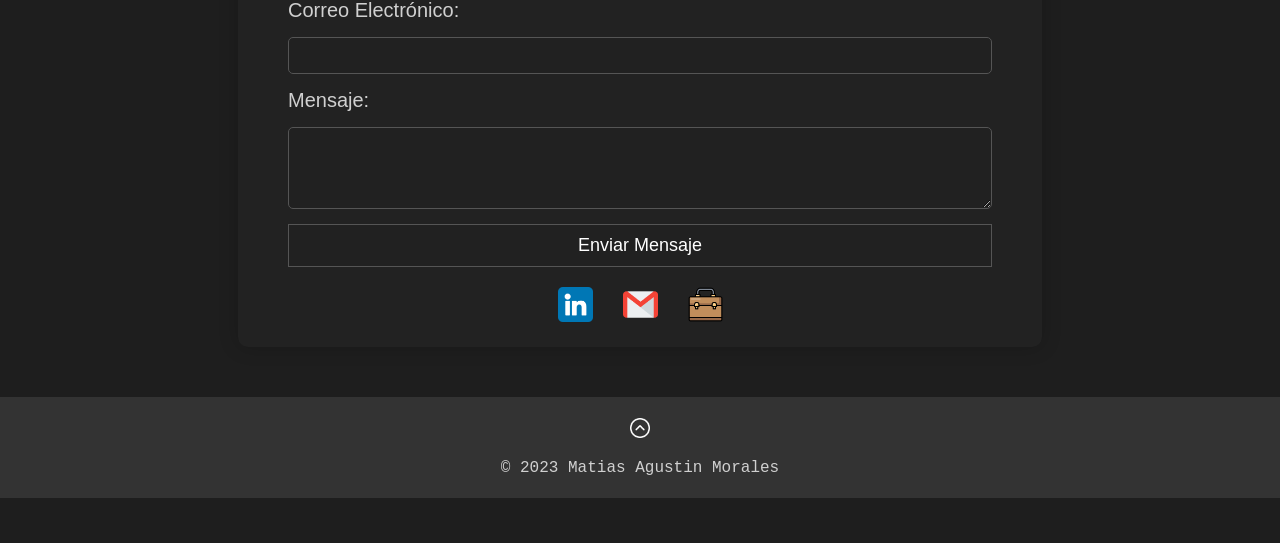
==== commit 829c943e: "actualizacion de proyectos y tecnologias" ====
--- a/index.html
+++ b/index.html
@@ -118,7 +118,7 @@
         </div>
         <div class="console-project">
           <div class="img-project-container">
-            <img src="https://matiasm12.github.io/Matias.github.io/img//img/cuidar-tech-icono.png" alt="">
+            <img src="https://matiasm12.github.io/Matias.github.io/img/cuidar-tech-icono.png" alt="">
           </div>
           <div class="outputs-projects">
             <div class="output-project" id="title-project">Cuidar Tech</div>
@@ -126,8 +126,8 @@
               <div class="tech-logos">
                 <img src="https://matiasm12.github.io/Matias.github.io/img/spring-boot.png" alt="">
                 <img src="https://matiasm12.github.io/Matias.github.io/img/mysql.png" alt="">
-                <img src="https://matiasm12.github.io/Matias.github.io/img//img/angular.png" alt="">
-                <img src="https://matiasm12.github.io/Matias.github.io/img//img/ionic.png" alt="">
+                <img src="https://matiasm12.github.io/Matias.github.io/img/angular.png" alt="">
+                <img src="https://matiasm12.github.io/Matias.github.io/img/ionic.png" alt="">
               </div>
           </div>
           <button class="ver-mas-btn" onclick="redirigir('https://github.com/MatiasM12/Cuidar-Tech-Frontend')">Ver
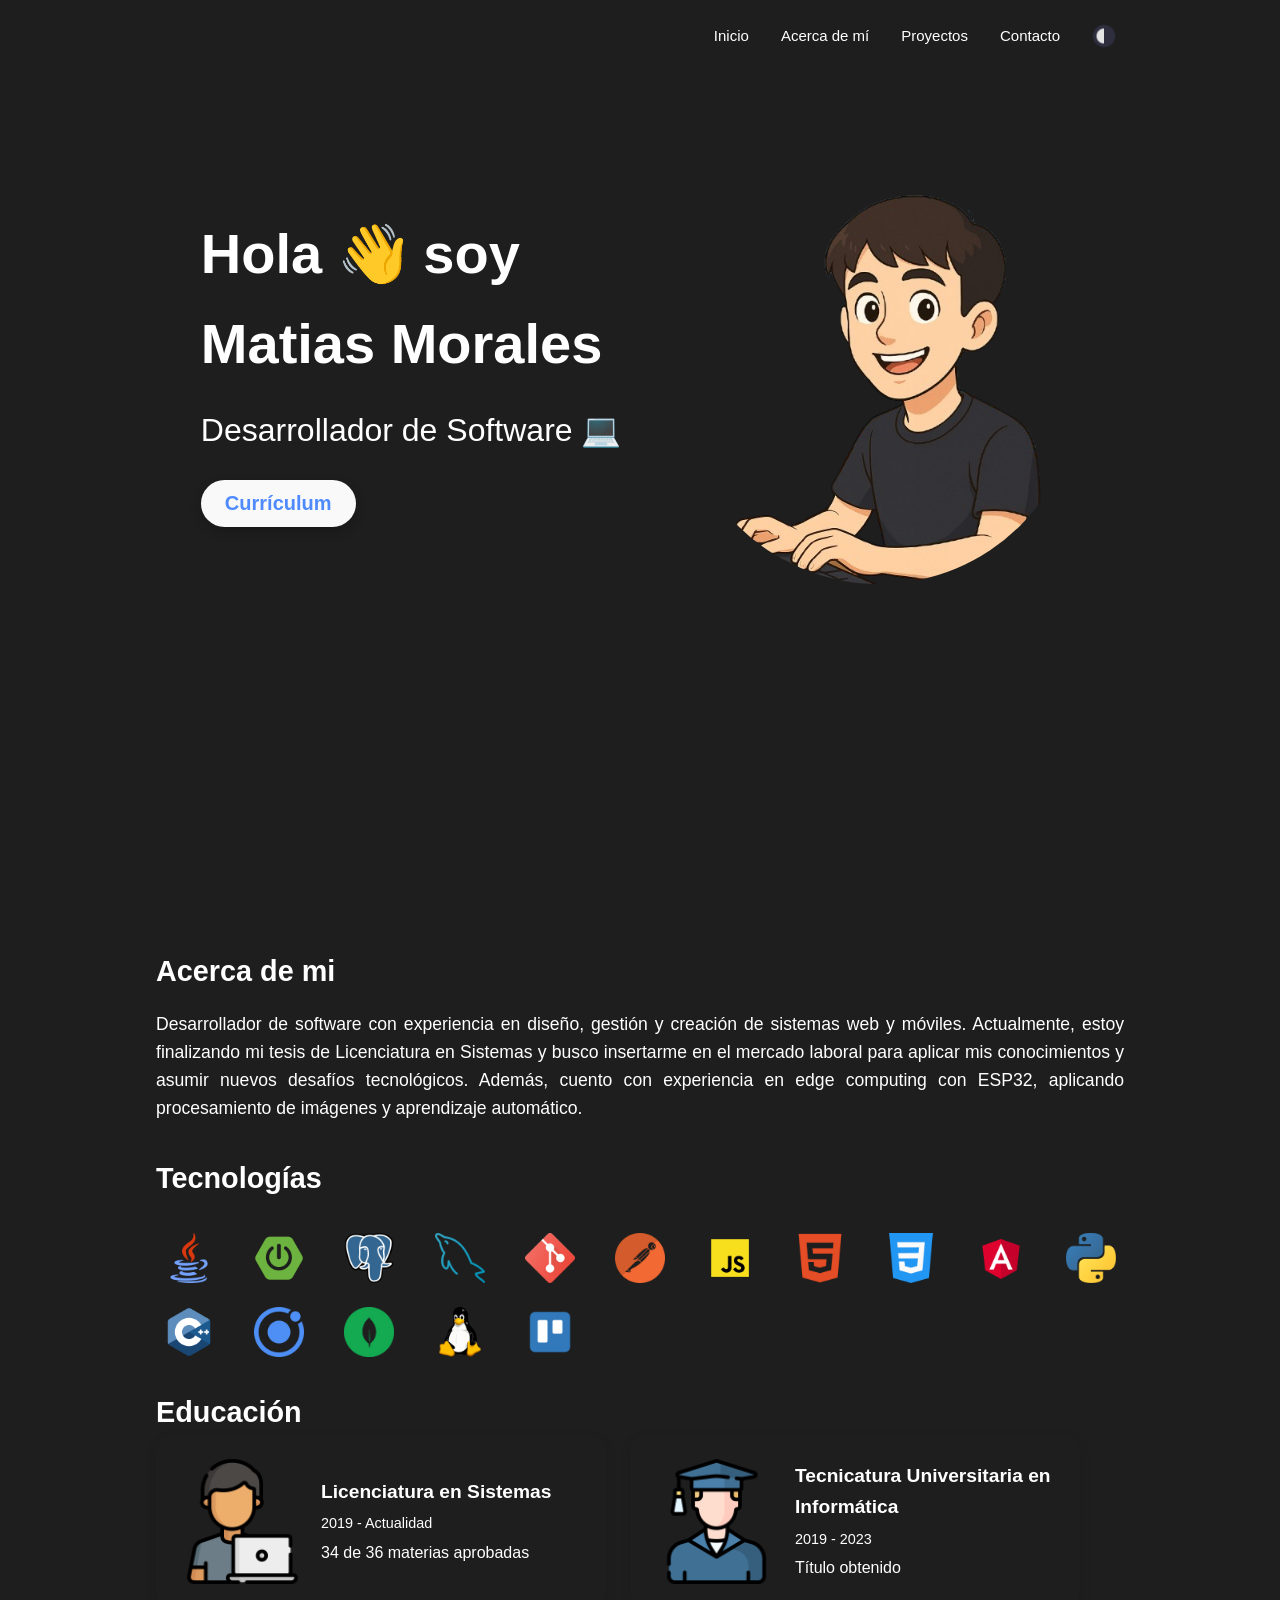
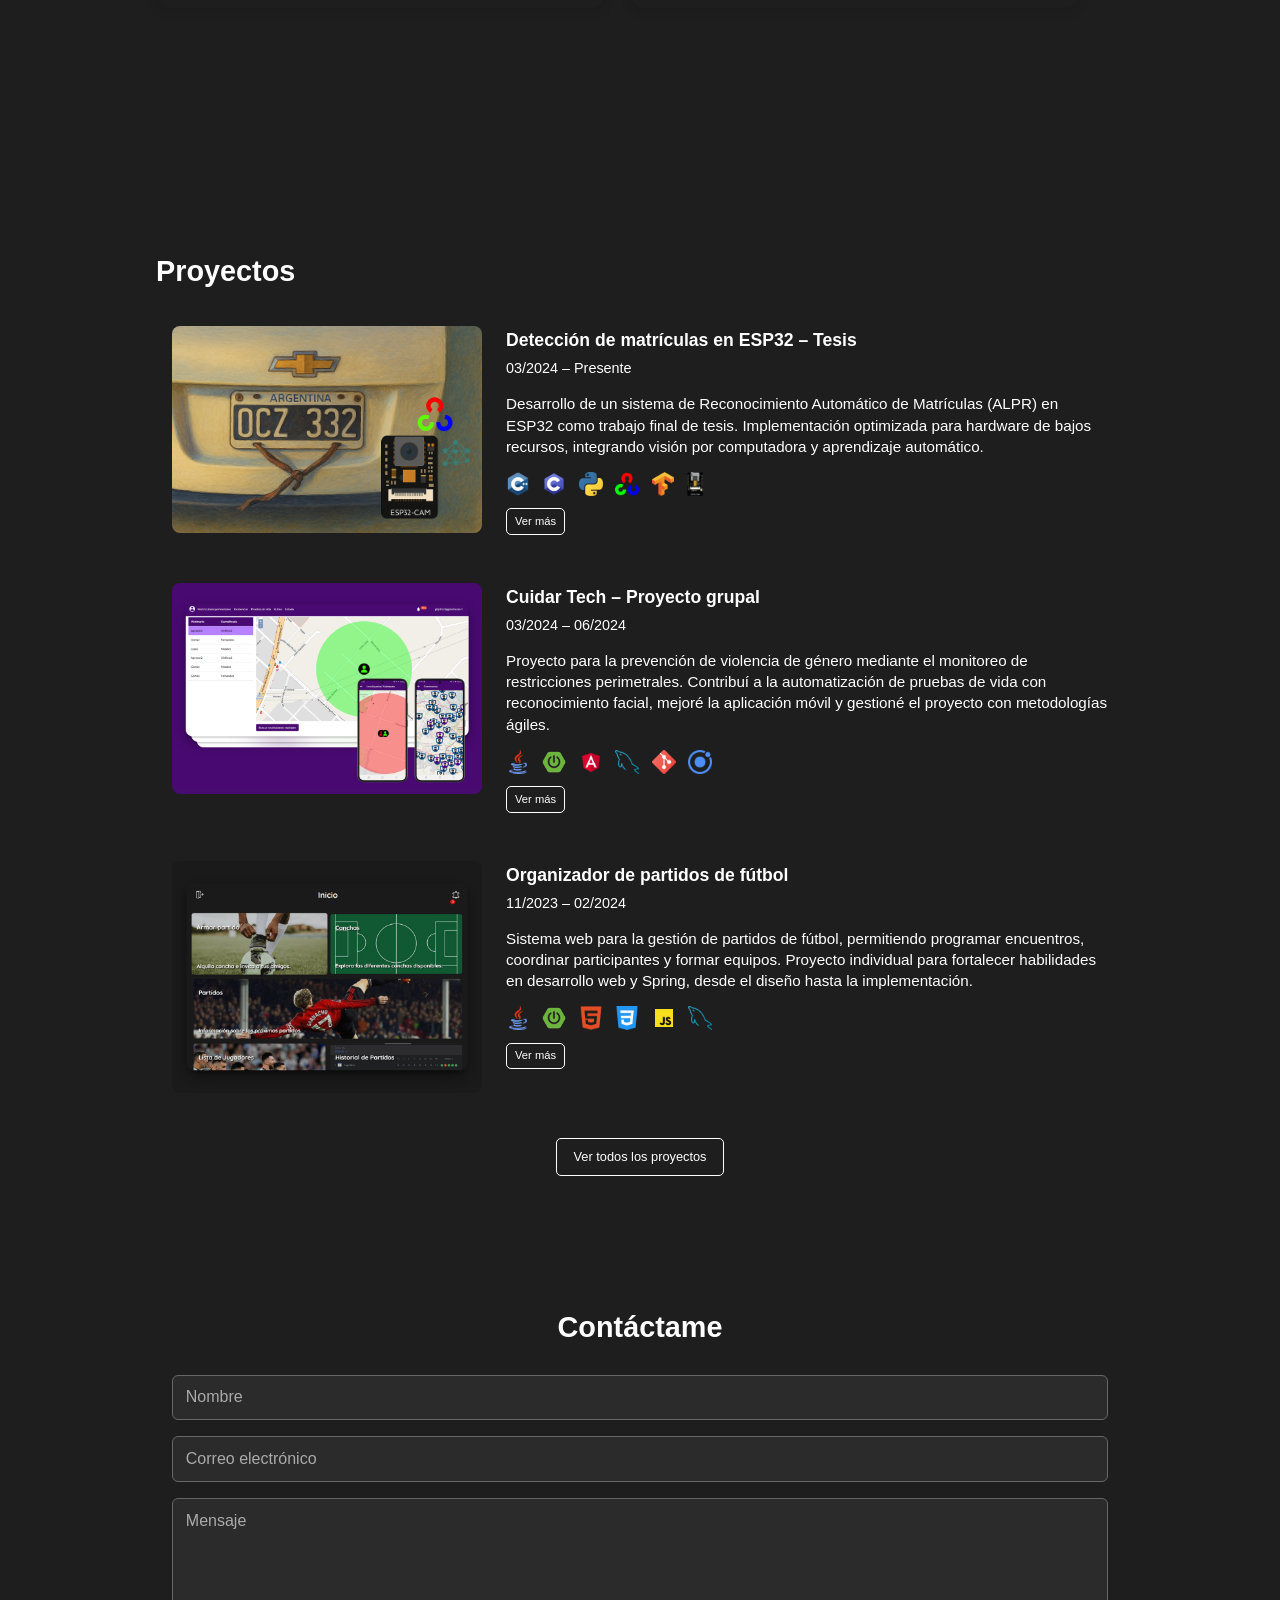
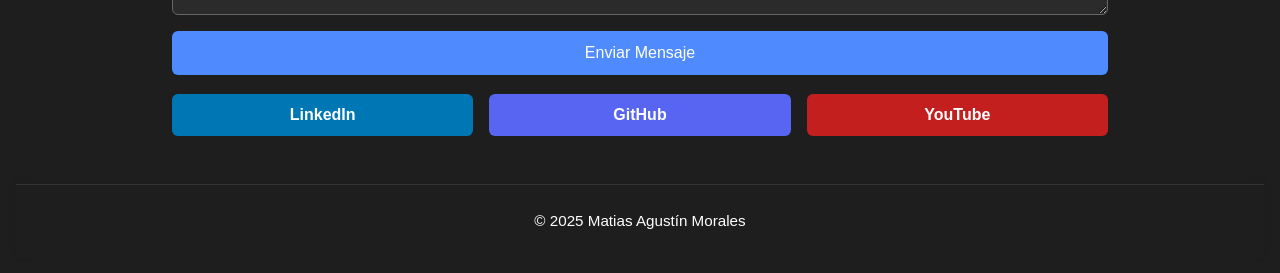
==== commit 9fabe5e4: "primer commit" ====
--- a/index.html
+++ b/index.html
@@ -1,261 +1,213 @@
-<!DOCTYPE html>
-<html lang="en">
-
-<head>
-  <meta charset="UTF-8">
-  <meta name="viewport" content="width=device-width, initial-scale=1.0">
-  <title>Terminal - Porfolio</title>
-  <link rel="icon" href="img/terminal (2).png" type="image/png">
-  <link rel="stylesheet" href="https://matiasm12.github.io/Matias.github.io/css/style.css">
-</head>
-
-<body>
-  <section class="presentation-container" id="top">
-    <div class="mac-window">
-      <div class="mac-bar">
-        <div class="mac-btn red"></div>
-        <div class="mac-btn yellow"></div>
-        <div class="mac-btn green"></div>
-      </div>
-      <div class="console">
-        <div class="outputs">
-          <div class="prompt" id="input">maty@maty: <span class="output">$ Bienvenido a mi porfolio</span> </div>
-          <div class="prompt" id="input">maty@maty: <span class="output">$ ls</span> </div>
-          <div class="output"><a href="#about-container">sobreMi.txt</a> <a href="#projects">misProyectos</a><a
-              href="#contact"> contactame.json</a></div>
-          <div>
-            <div class="input-line">
-              <div class="prompt" id="input1">maty@maty: </div>
-              <div class="output" id="outputLine1"></div>
-              <input type="text" class="input" id="typedText" autofocus />
-            </div>
-          </div>
-
-          <div>
-            <div class="input-line">
-              <div class="prompt" id="input2" style="display: none;">maty@maty: </div>
-              <div class="output" id="outputLine2"></div>
-              <input type="text" class="input" id="typedText" autofocus />
-            </div>
-
-          </div>
-          <div class="input-line">
-            <div class="prompt" id="input3" style="display: none;">maty@maty: </div>
-            <div class="output" id="outputLine3"></div>
-            <input type="text" class="input" id="typedText" autofocus />
-          </div>
-          <div class="input-line">
-            <div class="prompt" id="input3" style="display: none;">maty@maty: </div>
-            <div class="output" id="outputLine3"></div>
-            <input type="text" class="input" id="typedText" autofocus />
-          </div>
-          <div class="input-line">
-            <div class="prompt" id="input3" style="display: none;">maty@maty: </div>
-            <div class="output" id="outputLine3"></div>
-            <input type="text" class="input" id="typedText" autofocus />
-          </div>
-        </div>
-
-
-      </div>
-
-    </div>
-    <div class="perfil-img">
-      <img src="https://matiasm12.github.io/Matias.github.io/img/perfil.png" alt="" >
-    </div>
-  </section>
-
-
-  <section id="about-container">
-    <div class="mac-bar">
-      <div class="mac-btn red"></div>
-      <div class="mac-btn yellow"></div>
-      <div class="mac-btn green"></div>
-    </div>
-    <div id="about">
-      <h2>Acerca de mí</h2>
-      <p>Soy un estudiante apasionado de sistemas con muchas ganas de integrarme al mundo laboral mientras continúo con mis estudios.</p>
-      <p>Mi compromiso, dedicación y habilidades técnicas son la combinación perfecta para contribuir de manera positiva y aprender cada día más.</p>
-      <h3>Tecnologías:</h3>
-      <ul class="technologies">
-          <li>Java</li>
-          <li>Spring Boot</li>
-          <li>MySQL</li>
-          <li>PostgreSQL</li>
-          <li>JavaScript</li>
-          <li>HTML</li>
-          <li>CSS</li>
-          <li>Angular</li>
-          <li>MongoDB</li>
-          <li>Git</li>
-          <li>Postman</li>
-          <li>Linux</li>
-          <li>Trello - Jira</li>
-          <li>Ionic</li>
-          <li>Node Js</li>
-      </ul>
-      <h3>Educación:</h3>
-      <ul class="education">
-          <li>Graduado en Tecnicatura Universitaria en Informatica - Universidad Nacional General Sarmiento</li>
-          <li>Cursando Lincenciatura en Sistemas (Ultimo año) - Universidad Nacional General Sarmiento</li>
-      </ul>
-      <h3>Hobbies:</h3>
-      <p class="hobbies">En mi tiempo libre, disfruto de actividades como jugar futbol, juntarme con mi familia o amigos y trabajar en proyectos que me ayuden a mejorar mis habildades tecnicas.</p>
-      <p>¡Espero ser parte de tu equipo y crecer juntos!</p>
-    </div>
-  </section>
-
-  <section class="projects-container">
-    <div class="title" id="projects">
-      <h1>Mis proyectos</h1>
-    </div>
-    <div class="mac-window-projects">
-      <div class="mac-window-project">
-        <div class="mac-bar">
-          <div class="mac-btn red"></div>
-          <div class="mac-btn yellow"></div>
-          <div class="mac-btn green"></div>
-        </div>
-        <div class="console-project">
-          <div class="img-project-container">
-            <img src="https://matiasm12.github.io/Matias.github.io/img/cuidar-tech-icono.png" alt="">
-          </div>
-          <div class="outputs-projects">
-            <div class="output-project" id="title-project">Cuidar Tech</div>
-            <div class="output-project">Cuidar Tech es un proyecto dedicado a la prevención de la violencia de género mediante el monitoreo de restricciones perimetrales. Cuenta con plataformas web y movil.</div>
-              <div class="tech-logos">
-                <img src="https://matiasm12.github.io/Matias.github.io/img/spring-boot.png" alt="">
-                <img src="https://matiasm12.github.io/Matias.github.io/img/mysql.png" alt="">
-                <img src="https://matiasm12.github.io/Matias.github.io/img/angular.png" alt="">
-                <img src="https://matiasm12.github.io/Matias.github.io/img/ionic.png" alt="">
-              </div>
-          </div>
-          <button class="ver-mas-btn" onclick="redirigir('https://github.com/MatiasM12/Cuidar-Tech-Frontend')">Ver
-            más</button>
-        </div>
-      </div>
-      <div class="mac-window-project">
-        <div class="mac-bar">
-          <div class="mac-btn red"></div>
-          <div class="mac-btn yellow"></div>
-          <div class="mac-btn green"></div>
-        </div>
-        <div class="console-project">
-          <div class="img-project-container">
-            <img src="https://matiasm12.github.io/Matias.github.io/img/jugadores-de-futbol.png" alt="">
-          </div>
-          <div class="outputs-projects">
-            <div class="output-project" id="title-project">Organizador de Partidos</div>
-            <div class="output-project">Sistema web donde se puede organizar tus partidos de futbol, se implemento arquitectura hexagonal y JWT para la autenticacion.</div>
-            <div class="tech-logos">
-              <img src="https://matiasm12.github.io/Matias.github.io/img/spring-boot.png" alt="">
-              <img src="https://matiasm12.github.io/Matias.github.io/img/mysql.png" alt="">
-              <img src="https://matiasm12.github.io/Matias.github.io/img/js.png" alt="">
-              <img src="https://matiasm12.github.io/Matias.github.io/img/html-5.png" alt="">
-              <img src="https://matiasm12.github.io/Matias.github.io/img/css-3.png" alt="">
-            </div>
-          </div>
-          <button class="ver-mas-btn" onclick="redirigir('https://github.com/MatiasM12/Organizador-de-Futbol')">Ver
-            más</button>
-        </div>
-
-      </div>
-      <div class="mac-window-project">
-        <div class="mac-bar">
-          <div class="mac-btn red"></div>
-          <div class="mac-btn yellow"></div>
-          <div class="mac-btn green"></div>
-        </div>
-        <div class="console-project">
-          <div class="img-project-container">
-            <img src="https://matiasm12.github.io/Matias.github.io/img/tienda.png" alt="">
-          </div>
-          <div class="outputs-projects">
-            <div class="output-project" id="title-project">Mi Kiosco</div>
-            <div class="output-project">Tienda virtual, donde el administrador puede gestionar el stock de productos y
-              mostrarlos en una web y el comprador puede ver y buscar productos.</div>
-              <div class="tech-logos">
-                <img src="https://matiasm12.github.io/Matias.github.io/img/spring-boot.png" alt="">
-                <img src="https://matiasm12.github.io/Matias.github.io/img/postgre.png" alt="">
-                <img src="https://matiasm12.github.io/Matias.github.io/img/js.png" alt="">
-                <img src="https://matiasm12.github.io/Matias.github.io/img/html-5.png" alt="">
-                <img src="https://matiasm12.github.io/Matias.github.io/img/css-3.png" alt="">
-              </div>
-          </div>
-          <button class="ver-mas-btn" onclick="redirigir('https://github.com/MatiasM12/kiosco')">Ver más</button>
-        </div>
-      </div>
-    </div>
-    <button class="ver-mas-proyectos-btn"
-      onclick="redirigir('https://github.com/MatiasM12?tab=repositories')">Ver todos</button>
-  </section>
-
-
-  <section class="contact-container">
-      <div class="title" id="contact">
-        <h1>Contactame</h1>
-      </div>
-      <form id="contact-form">
-        <label for="name">Nombre:</label>
-        <input type="text" id="name" name="name" required>
-
-        <label for="email">Correo Electrónico:</label>
-        <input type="email" id="email" name="email" required>
-
-        <label for="message">Mensaje:</label>
-        <textarea id="message" name="message" rows="4" required></textarea>
-
-        <button type="button" onclick="sendEmail()">Enviar Mensaje</button>
-      </form>
-      <div class="contact-icons">
-        <div class="contact-icon">
-            <a href="https://www.linkedin.com/in/matias-morales-44409a215/" target="_blank" rel="noopener noreferrer">
-              <div class="tooltip" data-text="LinkedIn"><img src="https://matiasm12.github.io/Matias.github.io/img/linkedin.png" alt="LinkedIn"></div>
-            </a>
-        </div>
-
-        <div class="contact-icon">
-            <a href="mailto:matias.agustin.morales@gmail.com">
-              <div class="tooltip" data-text="Mail"><img src="https://matiasm12.github.io/Matias.github.io/img/gmail.png" alt="Correo electrónico"></div>
-            </a>
-        </div>
-
-        <div class="contact-icon">
-            <a href=""  target="_blank" rel="noopener noreferrer">
-              <div class="tooltip" data-text="CV"> <img src="https://matiasm12.github.io/Matias.github.io/img/cv.png" alt="Cv"></div>
-            </a>
-        </div>
-    </div>  
-  </section>
-
-  <div class="footer">
-    <p><a href="#top"><img src="https://matiasm12.github.io/Matias.github.io/img/flecha-hacia-arriba.png" alt=""></a></p>
-    <p>&copy; 2023 Matias Agustin Morales</p>
-  </div>
-
-
-  <script src="https://matiasm12.github.io/Matias.github.io/js/main.js"></script>
-  <script src="https://cdn.emailjs.com/dist/email.min.js"></script>
-  <script>
-    emailjs.init("Zfcx-6wRf_tLxCl8C");
-
-    function sendEmail() {
-      var templateParams = {
-        name: document.getElementById("name").value,
-        email: document.getElementById("email").value,
-        message: document.getElementById("message").value
-      };
-
-      emailjs.send("service_ya8ape6", "template_81px854", templateParams)
-        .then(function (response) {
-          console.log("Correo electrónico enviado con éxito", response);
-          alert("Mensaje enviado con éxito");
-        }, function (error) {
-          console.log("Error al enviar el correo electrónico", error);
-          alert("Error al enviar el mensaje");
-        });
-    }
-  </script>
-</body>
-
-</html>
+<html lang="es">
+<head>
+  <meta charset="UTF-8" />
+  <meta name="viewport" content="width=device-width, initial-scale=1.0" />
+  <title>Matias Morales</title>
+  <link rel="icon" href="img/terminal.png" type="image/png">
+  <link rel="stylesheet" href="styles.css" />
+</head>
+
+<body>
+  <div class="container">
+    <div class="main">
+      <header>
+        <button class="hamburger" id="hamburger-btn">&#9776;</button>
+        <nav class="nav-links" id="nav">
+          <a href="#">Inicio</a>
+          <a href="#about">Acerca de mí</a>
+          <a href="#proyectos">Proyectos</a>
+          <a href="#contacto">Contacto</a>
+          <button id="theme-toggle">
+            <img id="theme-icon" src="https://matiasm12.github.io/Matias.github.io/img/modo-claro.png" alt="Icono de tema" />
+          </button>
+        </nav>
+      </header>
+
+      <section class="hero">
+        <div class="hero-text">
+          <h1>Hola 👋 soy <br />Matias Morales</h1>
+          <h2>Desarrollador de Software 💻</h2>
+          <a href="https://matiasm12.github.io/Matias.github.io/cv/matias-morales-cv.pdf" target="_blank" rel="noopener noreferrer">
+            <button class="btn">Currículum</button>
+          </a>
+        </div>
+        <img src="/img/perfil.png" alt="Foto de perfil" />
+      </section>
+    </div>
+
+    <div class="about" id="about">
+      <section id="acerca">
+        <h2>Acerca de mi</h2>
+        <p>
+          Desarrollador de software con experiencia en diseño, gestión y creación de sistemas web y móviles.
+          Actualmente, estoy finalizando mi tesis de Licenciatura en Sistemas y busco insertarme en el mercado laboral
+          para aplicar mis conocimientos y asumir nuevos desafíos tecnológicos. Además, cuento con experiencia en edge
+          computing con ESP32, aplicando procesamiento de imágenes y aprendizaje automático.
+        </p>
+      </section>
+
+      <section class="tecnologias">
+        <h2>Tecnologías</h2>
+        <div class="icons">
+          <img src="https://matiasm12.github.io/Matias.github.io/img/java.png" alt="Java" title="Java" />
+          <img src="https://matiasm12.github.io/Matias.github.io/img/spring-boot.webp" alt="Spring Boot" title="Spring Boot" />
+          <img src="https://matiasm12.github.io/Matias.github.io/img/postgre.png" alt="PostgreSQL" title="PostgreSQL" />
+          <img src="https://matiasm12.github.io/Matias.github.io/img/mysql.png" alt="MySQL" title="MySQL" />
+          <img src="https://matiasm12.github.io/Matias.github.io/img/git.png" alt="Git" title="Git" />
+          <img src="https://matiasm12.github.io/Matias.github.io/img/postman.webp" alt="Postman" title="Postman" />
+          <img src="https://matiasm12.github.io/Matias.github.io/img/javascript.png" alt="JavaScript" title="JavaScript" />
+          <img src="https://matiasm12.github.io/Matias.github.io/img/html.webp" alt="HTML" title="HTML" />
+          <img src="https://matiasm12.github.io/Matias.github.io/img/css.png" alt="CSS" title="CSS" />
+          <img src="https://matiasm12.github.io/Matias.github.io/img/angular.png" alt="Angular" title="Angular" />
+          <img src="https://matiasm12.github.io/Matias.github.io/img/python.png" alt="Python" title="Python" />
+          <img src="https://matiasm12.github.io/Matias.github.io/img/cpp.png" alt="C++" title="C++" />
+          <img src="https://matiasm12.github.io/Matias.github.io/img/ionic.webp" alt="Ionic" title="Ionic" />
+          <img src="https://matiasm12.github.io/Matias.github.io/img/mongodb.png" alt="MongoDB" title="MongoDB" />
+          <img src="https://matiasm12.github.io/Matias.github.io/img/linux.png" alt="Linux" title="Linux" />
+          <img src="https://matiasm12.github.io/Matias.github.io/img/trello.webp" alt="Trello" title="Trello" />
+        </div>
+      </section>
+
+      <section class="educacion">
+        <h2>Educación</h2>
+        <div class="edu-container">
+          <div class="edu-card">
+            <img src="https://matiasm12.github.io/Matias.github.io/img/estudiante.png" alt="Estudiante" class="edu-icon" />
+            <div class="edu-content">
+              <h3>Licenciatura en Sistemas</h3>
+              <span class="edu-fecha">2019 - Actualidad</span>
+              <p>34 de 36 materias aprobadas</p>
+            </div>
+          </div>
+
+          <div class="edu-card">
+            <img src="https://matiasm12.github.io/Matias.github.io/img/graduado.png" alt="Graduado" class="edu-icon" />
+            <div class="edu-content">
+              <h3>Tecnicatura Universitaria en Informática</h3>
+              <span class="edu-fecha">2019 - 2023</span>
+              <p>Título obtenido</p>
+            </div>
+          </div>
+        </div>
+      </section>
+    </div>
+
+    <section class="proyectos" id="proyectos">
+      <h2>Proyectos</h2>
+      
+      <div class="proyecto-card">
+        <img src="https://matiasm12.github.io/Matias.github.io/img/tesis.png" alt="Detección de matrículas" class="proyecto-img" />
+        <div class="proyecto-info">
+          <h3>Detección de matrículas en ESP32 – Tesis</h3>
+          <span class="proyecto-fecha">03/2024 – Presente</span>
+          <p>
+            Desarrollo de un sistema de Reconocimiento Automático de Matrículas (ALPR) en ESP32 como trabajo final de
+            tesis. Implementación optimizada para hardware de bajos recursos, integrando visión por computadora y
+            aprendizaje automático.
+          </p>
+          <div class="proyecto-icons">
+            <img src="https://matiasm12.github.io/Matias.github.io/img/cpp.png" alt="C" title="C"/>
+            <img src="https://matiasm12.github.io/Matias.github.io/img/c.png" alt="C++" title="C++"/>
+            <img src="https://matiasm12.github.io/Matias.github.io/img/python.png" alt="Python" title="Python"/>
+            <img src="https://matiasm12.github.io/Matias.github.io/img/opencv.webp" alt="OpenCV" title="OpenCV"/>
+            <img src="https://matiasm12.github.io/Matias.github.io/img/tensorflow.png" alt="TensorFlow" title="TensorFlow"/>
+            <img src="https://matiasm12.github.io/Matias.github.io/img/esp32.png" alt="ESP32" title="ESP32"/>
+          </div>
+          <a href="https://github.com/MatiasM12/Reconocimiento-de-Matriculas-con-Edge-Computing-ESP32" class="btn-vermas" target="_blank">Ver más</a>
+        </div>
+      </div>
+
+      <div class="proyecto-card">
+        <img src="https://matiasm12.github.io/Matias.github.io/img/cuidar-tech.png" alt="Cuidar Tech" class="proyecto-img" />
+        <div class="proyecto-info">
+          <h3>Cuidar Tech – Proyecto grupal</h3>
+          <span class="proyecto-fecha">03/2024 – 06/2024</span>
+          <p>
+            Proyecto para la prevención de violencia de género mediante el monitoreo de restricciones perimetrales.
+            Contribuí a la automatización de pruebas de vida con reconocimiento facial, mejoré la aplicación móvil y
+            gestioné el proyecto con metodologías ágiles.
+          </p>
+          <div class="proyecto-icons">
+            <img src="https://matiasm12.github.io/Matias.github.io/img/java.png" alt="Java" />
+            <img src="https://matiasm12.github.io/Matias.github.io/img/spring-boot.webp" alt="Spring Boot" title="Spring Boot" />
+            <img src="https://matiasm12.github.io/Matias.github.io/img/angular.png" alt="Angular" title="Angular"/>
+            <img src="https://matiasm12.github.io/Matias.github.io/img/mysql.png" alt="MySQL" title="MySQL"/>
+            <img src="https://matiasm12.github.io/Matias.github.io/img/git.png" alt="Git" title="Git"/>
+            <img src="https://matiasm12.github.io/Matias.github.io/img/ionic.webp" alt="Ionic" title="Ionic"/>
+          </div>
+          <a href="https://github.com/MatiasM12/Cuidar-Tech-Frontend" class="btn-vermas" target="_blank">Ver más</a>
+        </div>
+      </div>
+
+      <div class="proyecto-card">
+        <img src="https://matiasm12.github.io/Matias.github.io/img/futbol.png" alt="Organizador de fútbol" class="proyecto-img" />
+        <div class="proyecto-info">
+          <h3>Organizador de partidos de fútbol</h3>
+          <span class="proyecto-fecha">11/2023 – 02/2024</span>
+          <p>
+            Sistema web para la gestión de partidos de fútbol, permitiendo programar encuentros, coordinar participantes
+            y formar equipos. Proyecto individual para fortalecer habilidades en desarrollo web y Spring, desde el
+            diseño hasta la implementación.
+          </p>
+          <div class="proyecto-icons">
+            <img src="https://matiasm12.github.io/Matias.github.io/img/java.png" alt="Java" title="Java"/>
+            <img src="https://matiasm12.github.io/Matias.github.io/img/spring-boot.webp" alt="Spring" title="Spring"/>
+            <img src="https://matiasm12.github.io/Matias.github.io/img/html.webp" alt="HTML" title="HTML"/>
+            <img src="https://matiasm12.github.io/Matias.github.io/img/css.png" alt="CSS" title="CSS"/>
+            <img src="https://matiasm12.github.io/Matias.github.io/img/javascript.png" alt="JavaScript" title="JavaScript"/>
+            <img src="https://matiasm12.github.io/Matias.github.io/img/mysql.png" alt="MySQL" title="MySQL"/>
+          </div>
+          <a href="https://github.com/MatiasM12/Organizador-de-Futbol" class="btn-vermas" target="_blank">Ver más</a>
+        </div>
+      </div>
+      <div class="proyectos-footer">
+        <a href="https://github.com/MatiasM12?tab=repositories" class="btn-vermas btn-ver-todos" target="_blank">Ver todos los proyectos</a>
+      </div>
+    </section>
+
+    <section class="contacto" id="contacto">
+      <h2>Contáctame</h2>
+      <form id="formulario" class="formulario">
+        <input type="text" id="nombre" name="nombre" placeholder="Nombre" required />
+        <input type="email" id="email" name="email" placeholder="Correo electrónico" required />
+        <textarea id="mensaje" name="mensaje" placeholder="Mensaje" rows="5" required></textarea>
+        <button type="submit">Enviar Mensaje</button>
+      </form>
+      <div class="redes">
+        <a href="https://www.linkedin.com/in/matiasmorales2000/" class="linkedin">LinkedIn</a>
+        <a href="https://github.com/MatiasM12" class="github">GitHub</a>
+        <a href="https://www.youtube.com/@matymm12" class="youtube">YouTube</a>
+      </div>
+    </section>    
+  </div>
+
+  <footer>
+    <p>&copy; 2025 Matias Agustín Morales</p>
+  </footer>
+
+</body>
+<script src="script.js"></script>
+<script src="https://cdn.emailjs.com/dist/email.min.js"></script>
+<script>
+  emailjs.init("Zfcx-6wRf_tLxCl8C");
+
+  document.getElementById("formulario").addEventListener("submit", function(event) {
+    event.preventDefault();
+
+    var templateParams = {
+      name: document.getElementById("nombre").value,
+      email: document.getElementById("email").value,
+      message: document.getElementById("mensaje").value
+    };
+
+    emailjs.send('service_yfduyac', 'template_81px854', templateParams)
+      .then(function(response) {
+        console.log("Correo electrónico enviado con éxito", response);
+        alert('Mensaje enviado con éxito ✅');
+      }, function(error) {
+        console.log("Error al enviar el correo electrónico", error);
+        alert("Error al enviar el mensaje ❌");
+      });
+  });
+</script>
+</html>
--- a/styles.css
+++ b/styles.css
@@ -0,0 +1,717 @@
+/* Variables para los colores */
+:root {
+  --bg-light: #f9f9f9;          
+  --bg-dark: #1e1e1e;
+  --text-light: #111;           
+  --text-dark: #fff;
+  --primary-light: #4f8bff;
+  --primary-dark: #4f8bff;
+  --secondary-dark: #2b2b2b;
+  --footer-bg-dark: #1e1e1e;
+  --footer-bg-light: #eaeaea;    
+  }
+
+  /* Estilo base */
+  * {
+    box-sizing: border-box;
+    margin: 0;
+    padding: 0;
+    font-family: 'Inter', sans-serif;
+  }
+  
+  .main{
+    min-height: 100vh;
+  }
+
+  /* Cuerpo */
+  body {
+    background-color: var(--bg-dark); 
+    color: var(--text-dark); 
+    line-height: 1.6;
+    padding: 1rem;
+    transition: background-color 0.3s, color 0.3s;
+  }
+  
+  body.light-theme {
+    background-color: var(--bg-light); 
+    color: var(--text-light); 
+  }
+  
+  body.dark-theme {
+    background-color: var(--bg-dark); 
+    color: var(--text-dark);
+  }
+  
+  /* Contenedor */
+  .container {
+    max-width: 1000px;
+    margin: auto;
+    padding: 0 1rem;
+  }
+  
+  /* Header */
+  header {
+    display: flex;
+    justify-content: flex-end;
+    align-items: center;
+    position: relative;
+  }
+
+  /* Navegación */
+  .nav-links {
+    display: flex;
+    gap: 1rem;
+  }
+
+  .nav-links a {
+    background-color: transparent;
+    border: none;
+    font-size: 15px;
+    cursor: pointer;
+    padding: 0.5rem;
+    text-decoration: none;
+    color: inherit;
+  }
+
+  .nav-links a:hover {
+    color: var(--primary-light);
+  }
+
+  /* Botones */
+  button {
+    background-color: transparent;
+    border: none;
+    font-size: 20px;
+    cursor: pointer;
+  }
+
+  #theme-icon {
+    width: 30px;
+    height: 30px;
+    object-fit: contain;
+  }
+
+  #theme-toggle {
+    padding: 5px;
+    background: transparent;
+    border: none;
+    cursor: pointer;
+  }
+
+  /* Menú hamburguesa */
+  .hamburger {
+    display: none;
+    font-size: 25px;
+    background-color: transparent;
+    color: inherit;
+    border: none;
+    cursor: pointer;
+    position: absolute;
+    top: 30px;
+    left: 5px;
+  }
+  
+  /* Hero */
+  .hero {
+    display: flex;
+    flex-direction: row;
+    align-items: center;
+    justify-content: space-around;
+    text-align: left;
+    padding: 4rem 1rem;
+    border-radius: 1rem;
+    color: var(--text-dark);  
+    margin-top: 2rem;
+  }
+  
+  body.light-theme .hero {
+    color: var(--text-light); 
+  }
+  
+  body.dark-theme .hero {
+    color: var(--text-dark); 
+  }
+  
+  .hero h1 {
+    font-size: 3.5rem;
+    margin-bottom: 1rem;
+  }
+  
+  .hero h2 {
+    font-size: 2rem;
+    font-weight: 300;
+  }
+  
+  .hero .btn {
+    margin-top: 1.5rem;
+    background-color: var(--bg-light);
+    color: var(--primary-light);
+    font-weight: bold;
+    padding: 0.75rem 1.5rem;
+    border: none;
+    border-radius: 999px;
+    cursor: pointer;
+    box-shadow: 0 4px 12px rgba(0, 0, 0, 0.2);
+  }
+  
+  .hero img {
+    width: 400px;
+    height: auto;
+    margin-top: 2rem;
+    border-radius: 50%;
+    object-fit: cover;
+  }
+  
+  /* Botón principal */
+  .btn {
+    margin-top: 1rem;
+    background-color: var(--primary-light);
+    padding: 0.5rem 1rem;
+    color: var(--text-light);
+    border: none;
+    border-radius: 5px;
+    cursor: pointer;
+  }
+  
+  .about{
+    min-height: 100vh;
+  }
+
+  /* Sección */
+  section {
+    max-width: 1000px;
+    margin: 2rem auto;
+  }
+  section h2{
+    font-size: 1.8rem;
+  }
+  
+  /* Acerca de mi*/
+  #acerca {
+    margin-bottom: 2rem;
+    text-align: justify;
+  }
+  
+  #acerca h2 {
+    margin-bottom: 1rem;
+    color: var(--text-primary); 
+  }
+  
+  #acerca p {
+    font-size: 1.1rem;
+    line-height: 1.6;
+    color: var(--text-secondary);
+    margin: 0 auto;
+  }
+
+  /* Tecnologias */
+  .tecnologias h2 {
+    margin-bottom: 2rem;
+  }
+  
+  .icons {
+    display: grid;
+    grid-template-columns: repeat(auto-fit, minmax(60px, 1fr));
+    gap: 1.5rem;
+    justify-items: center;
+    max-width: 1000px;
+    margin: 0 auto;
+    margin-bottom: 2rem;
+  }
+  
+  .icons img {
+    width: 50px;
+    height: 50px;
+    object-fit: contain;
+    transition: transform 0.2s ease, filter 0.2s ease;
+    cursor: pointer;
+  }
+  
+  .icons img:hover {
+    transform: scale(1.1);
+    filter: drop-shadow(0 0 10px rgba(79, 139, 255, 0.5));
+  }
+  
+  /* Educacion */
+  .edu-container {
+    display: flex;
+    flex-direction: row;
+    gap: 1.5rem;
+    max-width: 1000px;
+    margin: 0 auto;
+    flex-wrap: wrap;
+    margin-bottom: 10rem;
+  }
+  
+  .edu-card {
+    display: flex;
+    flex-direction: row;
+    align-items: center;
+    background-color: var(--card-bg, #fff);
+    border-radius: 1rem;
+    padding: 1.5rem;
+    box-shadow: 0 4px 12px rgba(0,0,0,0.1);
+    color: var(--text-dark);
+    transition: transform 0.2s;
+    width: 100%;
+    max-width: 450px;
+    gap: 1rem;
+  }
+  
+  .edu-icon {
+    width: 125px;
+    height: 125px;
+    flex-shrink: 0;
+    filter: var(--icon-filter);
+  }
+  
+  .edu-content {
+    display: flex;
+    flex-direction: column;
+  }
+  
+  body.light-theme .edu-card {
+    background-color: var(--bg-light);
+    color: var(--text-light);
+  }
+  
+  body.dark-theme .edu-card {
+    background-color: var(--bg-dark);
+    color: var(--text-dark);
+  }
+  
+  .edu-card:hover {
+    transform: translateY(-5px);
+  }
+  
+  .edu-card h3 {
+    font-size: 1.2rem;
+    margin-bottom: 0.3rem;
+  }
+  
+  .edu-fecha {
+    font-size: 0.9rem;
+    color: var(--text-secondary);
+    margin-bottom: 0.3rem;
+  }
+  
+  .edu-card p {
+    margin: 0;
+    font-size: 1rem;
+  }
+  
+
+  /* Proyecto */
+  .proyecto {
+    display: flex;
+    flex-direction: column;
+    background: var(--secondary-dark);
+    margin: 1rem 0;
+    border-radius: 8px;
+    overflow: hidden;
+  }
+  
+  .proyectos {
+    max-width: 1000px;
+    margin: 0 auto;
+    padding-bottom: 5rem;
+  }
+  
+  .proyectos h2 {
+    margin-bottom: 1rem;
+    font-size: 1.8rem;
+  }
+  
+  .proyecto-card {
+    display: flex;
+    gap: 1.5rem;
+    margin-bottom: 1rem;
+    padding: 1rem;
+    border-radius: 0.8rem;
+    align-items: flex-start;
+    transition: transform 0.3s ease, box-shadow 0.3s ease;
+  }
+  
+  .proyecto-card:hover {
+    transform: translateY(-5px); 
+    box-shadow: 0 8px 20px rgba(0, 0, 0, 0.2); 
+  }
+  
+  .proyecto-img {
+    width: 310px;
+    height: auto;
+    object-fit: cover;
+    background: #fff;
+    border-radius: 0.5rem;
+    flex-shrink: 0;
+  }
+  
+  .proyecto-info {
+    flex: 1;
+  }
+  
+  .proyecto-info h3 {
+    font-size: 1.1rem;
+    font-weight: bold;
+    margin: 0;
+  }
+  
+  .proyecto-fecha {
+    display: block;
+    font-size: 0.9rem;
+    margin: 0.2rem 0 0.8rem;
+    color: var(--text-secondary);
+  }
+  
+  .proyecto-info p {
+    font-size: 0.95rem;
+    line-height: 1.4;
+    margin-bottom: 0.8rem;
+  }
+  
+  .proyecto-icons img {
+    width: auto;
+    height: 24px;
+    margin-right: 0.5rem;
+    vertical-align: middle;
+  }
+  
+  .btn-vermas {
+    display: inline-block;
+    margin-top: 0.8rem;
+    padding: 0.2rem 0.5rem;
+    font-size: 0.7rem;
+    font-weight: 500;
+    text-decoration: none;
+    border: 1px solid var(--text-dark);
+    color: var(--text-dark);
+    border-radius: 5px;
+    background: transparent;
+    transition: all 0.3s ease;
+  }
+  
+  body.light-theme .btn-vermas {
+    border-color: var(--text-light);
+    color: var(--text-light);
+  }
+  
+  .btn-vermas:hover {
+    background-color: rgba(0, 0, 0, 0.05);
+  }
+  
+  body.light-theme .btn-vermas:hover {
+    background-color: rgba(0, 0, 0, 0.05);
+  }
+  
+  body.dark-theme .btn-vermas:hover {
+    background-color: rgba(255, 255, 255, 0.1);
+  }
+  
+  .proyectos-footer {
+    text-align: center;
+    margin-top: 0.5rem;
+  }
+  
+  .btn-ver-todos {
+    font-size: 0.8rem;
+    padding: 0.5rem 1rem;
+  }
+  
+  /* Formulario */
+  .contacto {
+    padding: 1rem;
+    border-radius: 8px;
+    margin: 2rem auto;
+    background-color: var(--bg-light);
+    color: var(--text-light);
+    transition: background-color 0.3s ease, color 0.3s ease;
+  }
+  
+  body.dark-theme .contacto {
+    background-color: var(--bg-dark);
+    color: var(--text-dark);
+  }
+  
+  .contacto h2 {
+    text-align: center;
+    font-size: 1.8rem;
+    margin-bottom: 1.5rem;
+    color: inherit;
+  }
+  
+  .formulario {
+    display: flex;
+    flex-direction: column;
+    gap: 1rem;
+  }
+  
+  .formulario input,
+  .formulario textarea {
+    background-color: var(--footer-bg-light);
+    border: 1px solid #ccc;
+    border-radius: 6px;
+    padding: 0.8rem;
+    color: var(--text-light);
+    font-size: 1rem;
+    outline: none;
+    transition: background-color 0.3s ease, color 0.3s ease, border 0.3s ease;
+  }
+  
+  body.dark-theme .formulario input,
+  body.dark-theme .formulario textarea {
+    background-color: var(--secondary-dark);
+    border-color: #666;
+    color: var(--text-dark);
+  }
+  
+  .formulario input::placeholder,
+  .formulario textarea::placeholder {
+    color: #666;
+  }
+  
+  body.dark-theme .formulario input::placeholder,
+  body.dark-theme .formulario textarea::placeholder {
+    color: #aaa;
+  }
+  
+  .formulario button {
+    background-color: var(--primary-light);
+    color: #fff;
+    border: none;
+    border-radius: 6px;
+    padding: 0.8rem;
+    margin-bottom: 1.2rem;
+    font-size: 1rem;
+    cursor: pointer;
+    transition: background-color 0.3s ease, transform 0.2s ease;
+  }
+  
+  .formulario button:hover {
+    transform: scale(1.03);
+  }
+  
+  .redes {
+    display: flex;
+    flex-wrap: wrap; 
+    justify-content: space-between;
+    gap: 1rem;
+  }
+  
+  .redes a {
+    flex: 1 1 30%; 
+    min-width: 100px;
+    text-align: center;
+    padding: 0.5rem;
+    border-radius: 6px;
+    font-weight: bold;
+    text-decoration: none;
+    color: #fff;
+    box-sizing: border-box;
+  }
+  
+  .redes a.linkedin {
+    background-color: #0077b5;
+  }
+  
+  .redes a.github {
+    background-color: #5865f2;
+  }
+  
+  .redes a.youtube {
+    background-color: #c41f1f;
+  }
+  
+  
+  
+  /* Footer */
+  footer {
+    text-align: center;
+    padding: 1rem 1rem;
+    background-color: var(--footer-bg-light);
+    color: var(--text-light);
+    margin-top: 2rem;
+    font-size: 0.95rem;
+    transition: background-color 0.3s ease, color 0.3s ease;
+    box-shadow: 0 -2px 10px rgba(0, 0, 0, 0.05);
+  }
+  
+  body.dark-theme footer {
+    background-color: var(--footer-bg-dark);
+    color: var(--text-dark);
+    border-top: 1px solid #333;
+  }
+  
+  footer a {
+    color: var(--primary-light);
+    text-decoration: none;
+    font-weight: 500;
+    transition: color 0.3s ease, text-decoration 0.3s ease;
+  }
+  
+  footer a:hover {
+    color: var(--primary-dark);
+    text-decoration: underline;
+  }
+  
+  footer p {
+    margin: 0.5rem 0;
+  }
+  
+  
+/* Media Queries - Mobile first (máx. 768px) */
+@media (max-width: 768px) {
+  * {
+    margin: 0;
+    padding: 0;
+    box-sizing: border-box;
+  }
+  
+  html, body {
+    width: 100%;
+    overflow-x: hidden;
+  }
+  
+  body {
+    font-size: 14px;
+    padding: 0 1rem;
+    overflow-x: hidden;
+  }
+
+  .nav-links {
+    display: none;
+    flex-direction: column;
+    gap: 1.5rem;
+    position: absolute;
+    top: 60px;
+    right: 0;
+    background-color: var(--bg-dark); 
+    width: 100%;
+    height: calc(100vh - 60px);
+    align-items: center;
+    justify-content: center;
+    padding: 2rem;
+    transition: all 0.3s ease-in-out;
+    z-index: 999;
+    
+  }
+
+  body.light-theme .nav-links {
+    background-color: var(--bg-light);
+  }
+
+  .nav-links.active {
+    display: flex;
+  }
+
+  .hamburger {
+    display: block;
+  }
+
+  .container {
+    max-width: auto;
+  }
+
+  header {
+    flex-direction: column;
+    align-items: center;
+    padding: 1rem 0;
+  }
+
+  .hero {
+    flex-direction: column;
+    text-align: center;
+    justify-content: center;
+    align-items: center;
+    padding: 1rem 1rem;
+  }
+
+  .hero h1 {
+    font-size: 2.5rem;
+  }
+
+  .hero h2 {
+    font-size: 1.3rem;
+  }
+
+  .hero-text {
+    padding: 0;
+    width: 100%;
+  }
+
+  .hero img {
+    margin: 1.5rem auto 0;
+    max-width: 100%;
+    height: auto;
+    display: block;
+  }
+
+  section {
+    max-width: auto;
+  }
+
+  #acerca h2,
+  .proyectos h2, 
+  .tecnologias h2,
+  .educacion h2  {
+    text-align: center;
+    font-size: 1.5rem;
+    margin-bottom: 1rem;
+  }
+
+  .edu-container {
+    margin-bottom: 5rem;
+  }
+
+  .edu-icon {
+    width: 90px;
+    height: 90px;
+  }
+
+  .educacion h3{
+   font-size: 15px;
+  }
+
+  .proyectos {
+    padding-bottom: 1rem;
+  }
+
+  .proyecto-card {
+    flex-direction: column;
+    align-items: center;
+    text-align: center;
+    padding: 1rem;
+    gap: 1rem;
+  }
+
+  .proyecto-img {
+    width: 100%;
+    max-width: 90%;
+  }
+
+  .proyecto-info {
+    width: 100%;
+  }
+
+  .proyecto-icons {
+    justify-content: center;
+    flex-wrap: wrap;
+    gap: 0.5rem;
+  }
+
+  .proyecto-icons img {
+    height: 24px;
+  }
+  
+  .contacto {
+    max-width: auto;
+  }
+
+  .redes a {
+    flex: 1 1 100%; 
+  }
+
+  footer {
+    text-align: center;
+    padding: 1rem;
+  }
+}
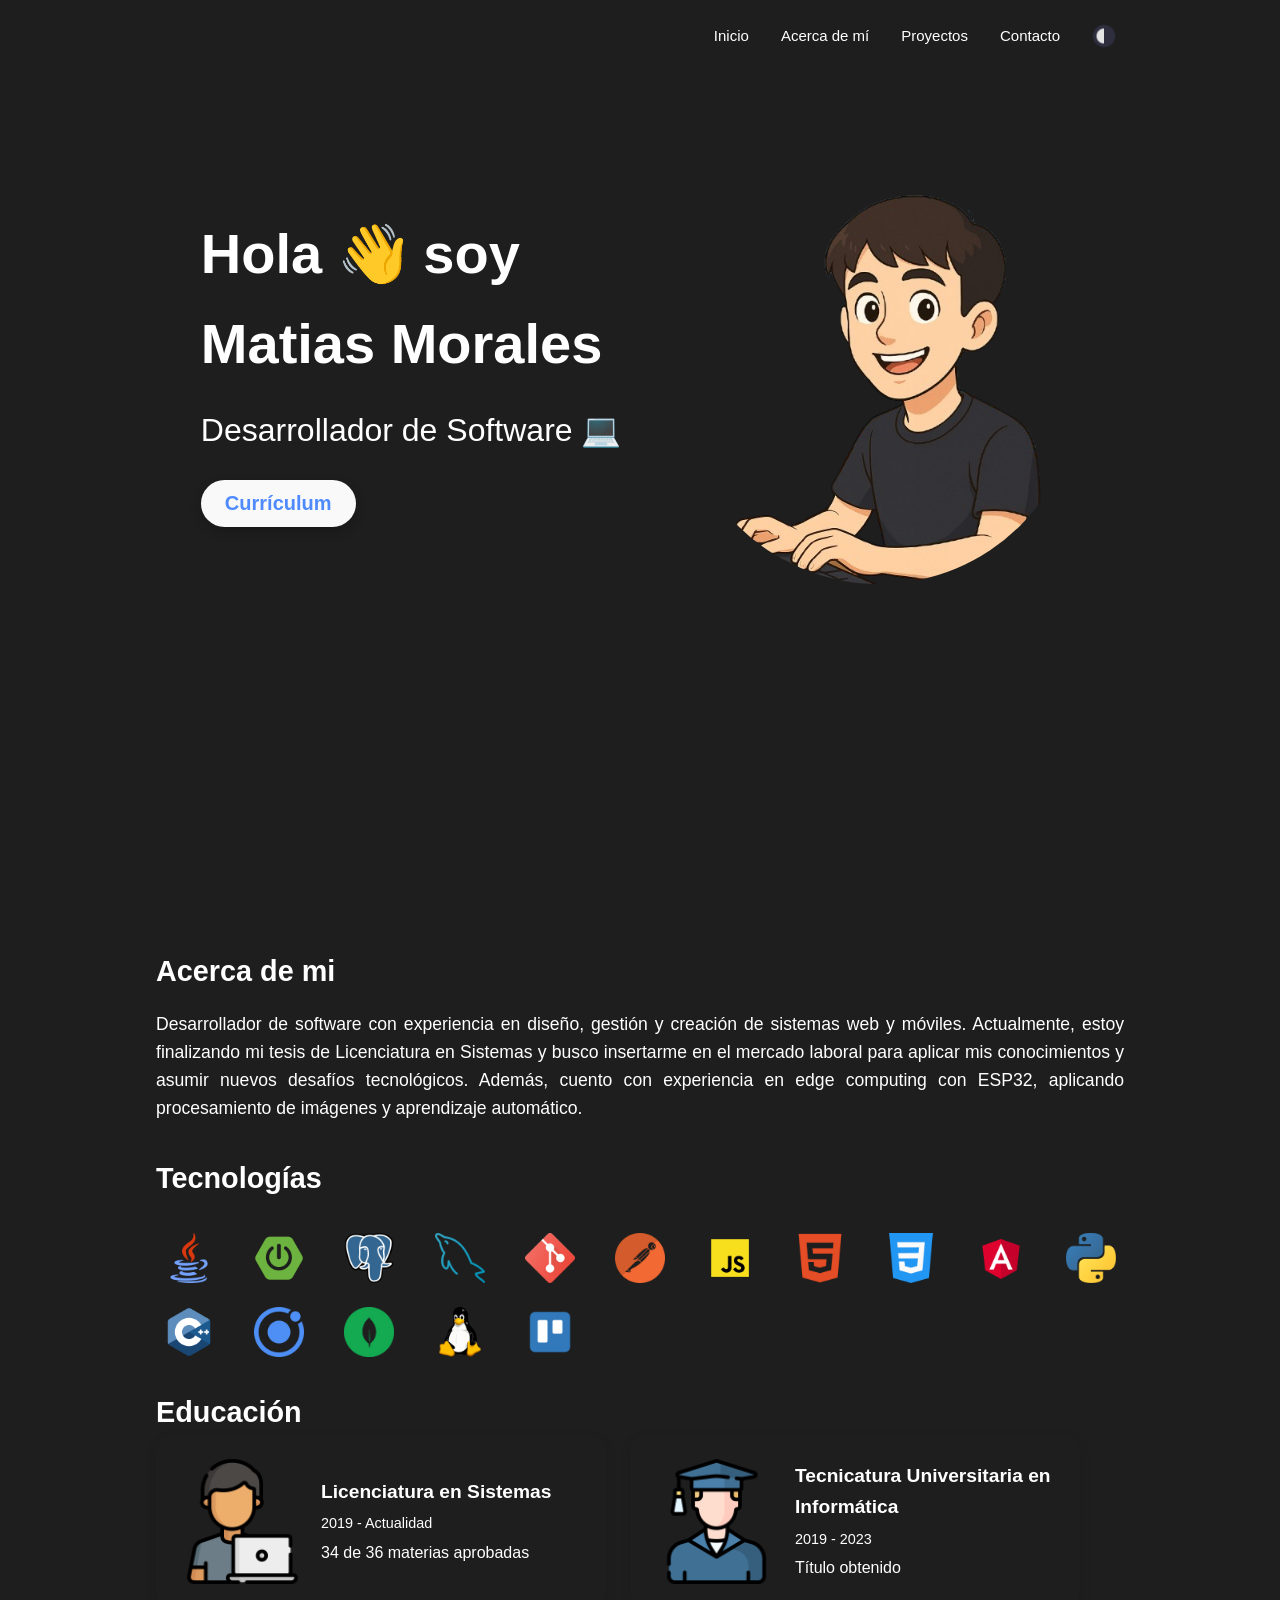
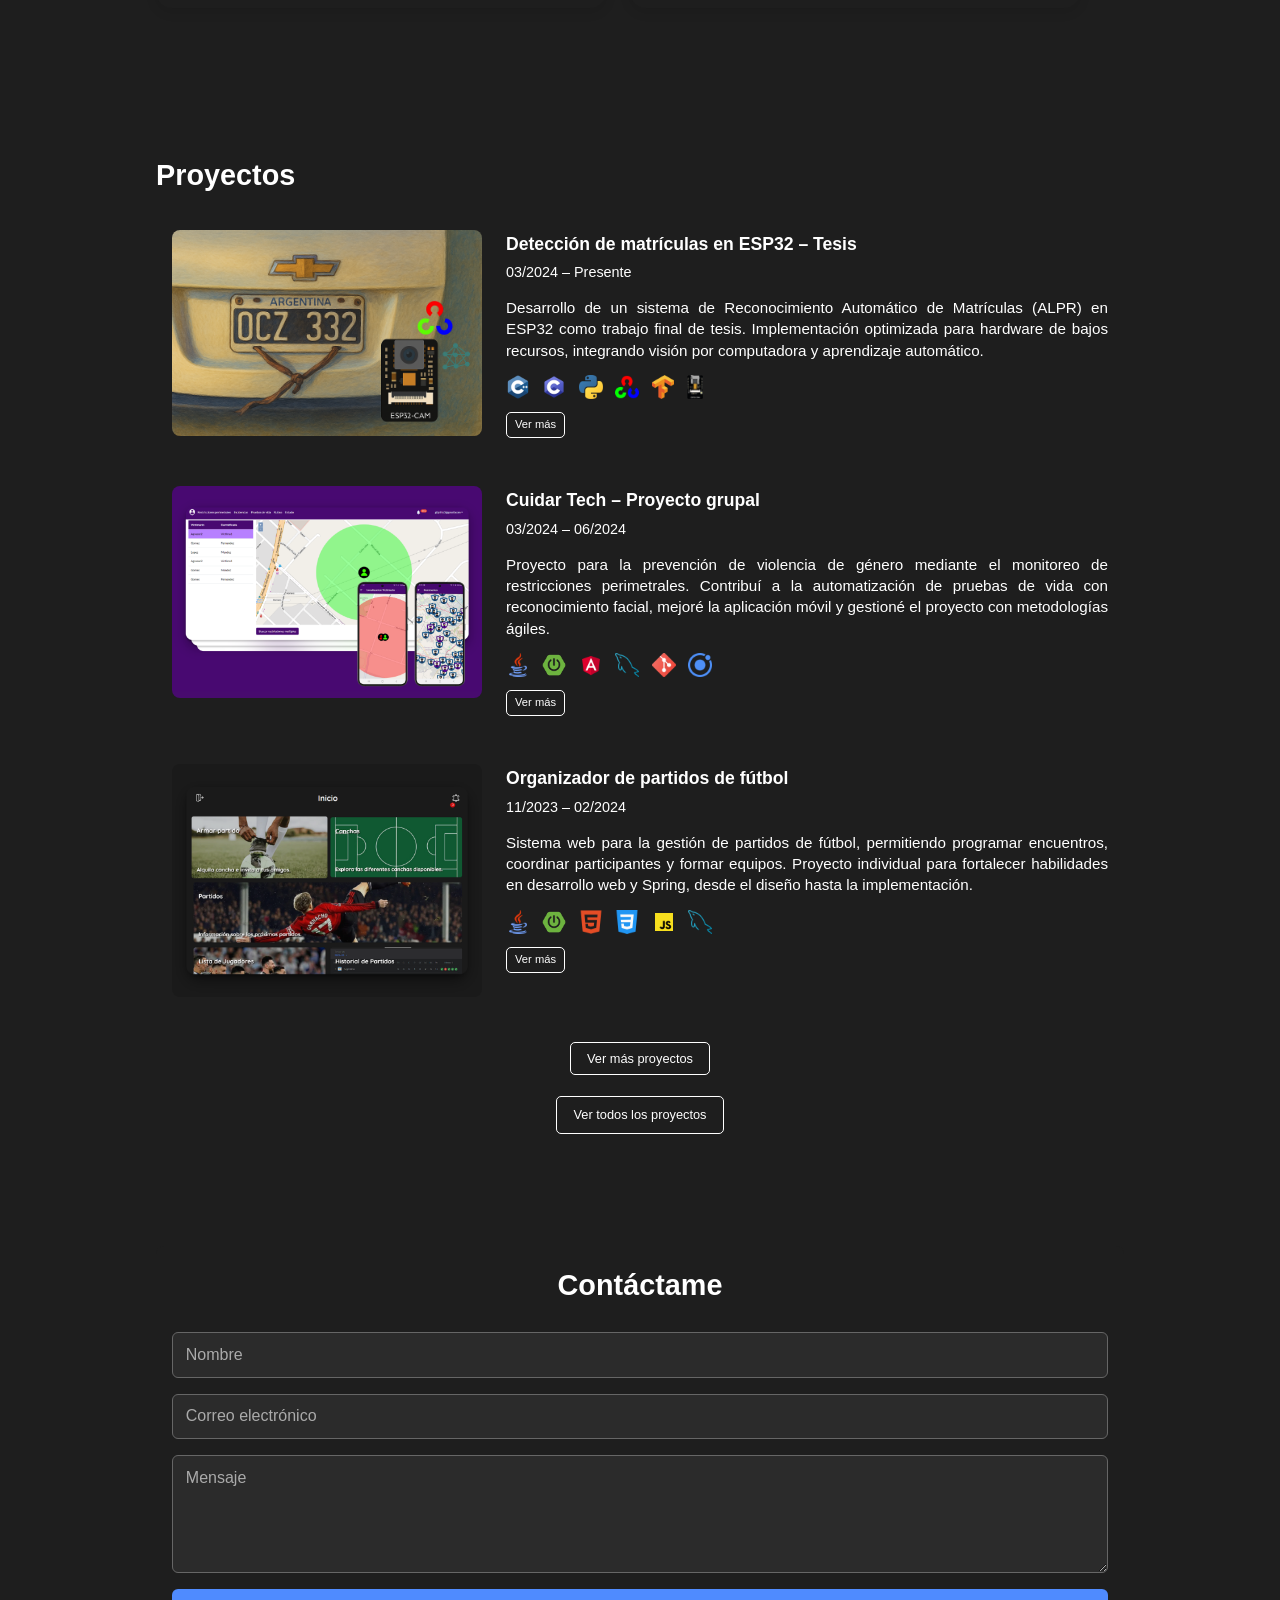
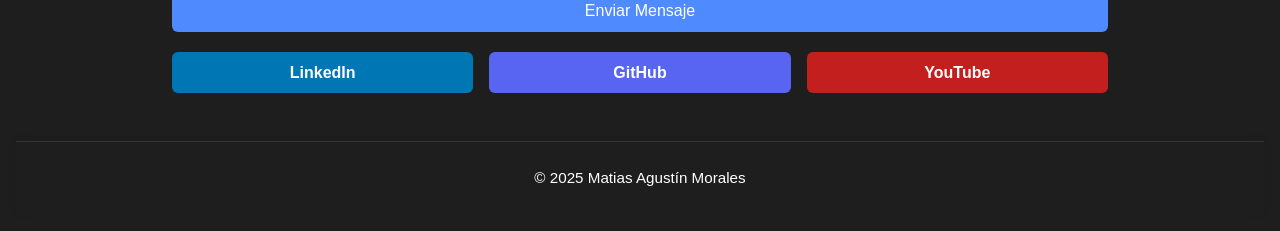
==== commit c6e7a6be: "actualizacion de proyectos" ====
--- a/index.html
+++ b/index.html
@@ -1,4 +1,5 @@
 <html lang="es">
+
 <head>
   <meta charset="UTF-8" />
   <meta name="viewport" content="width=device-width, initial-scale=1.0" />
@@ -18,7 +19,8 @@
           <a href="#proyectos">Proyectos</a>
           <a href="#contacto">Contacto</a>
           <button id="theme-toggle">
-            <img id="theme-icon" src="https://matiasm12.github.io/Matias.github.io/img/modo-claro.png" alt="Icono de tema" />
+            <img id="theme-icon" src="https://matiasm12.github.io/Matias.github.io/img/modo-claro.png"
+              alt="Icono de tema" />
           </button>
         </nav>
       </header>
@@ -27,11 +29,12 @@
         <div class="hero-text">
           <h1>Hola 👋 soy <br />Matias Morales</h1>
           <h2>Desarrollador de Software 💻</h2>
-          <a href="https://matiasm12.github.io/Matias.github.io/cv/matias-morales-cv.pdf" target="_blank" rel="noopener noreferrer">
+          <a href="https://matiasm12.github.io/Matias.github.io/cv/matias-morales-cv.pdf" target="_blank"
+            rel="noopener noreferrer">
             <button class="btn">Currículum</button>
           </a>
         </div>
-        <img src="/img/perfil.png" alt="Foto de perfil" />
+        <img src="https://matiasm12.github.io/Matias.github.io/img/perfil.png" alt="Foto de perfil" />
       </section>
     </div>
 
@@ -50,12 +53,14 @@
         <h2>Tecnologías</h2>
         <div class="icons">
           <img src="https://matiasm12.github.io/Matias.github.io/img/java.png" alt="Java" title="Java" />
-          <img src="https://matiasm12.github.io/Matias.github.io/img/spring-boot.webp" alt="Spring Boot" title="Spring Boot" />
+          <img src="https://matiasm12.github.io/Matias.github.io/img/spring-boot.webp" alt="Spring Boot"
+            title="Spring Boot" />
           <img src="https://matiasm12.github.io/Matias.github.io/img/postgre.png" alt="PostgreSQL" title="PostgreSQL" />
           <img src="https://matiasm12.github.io/Matias.github.io/img/mysql.png" alt="MySQL" title="MySQL" />
           <img src="https://matiasm12.github.io/Matias.github.io/img/git.png" alt="Git" title="Git" />
           <img src="https://matiasm12.github.io/Matias.github.io/img/postman.webp" alt="Postman" title="Postman" />
-          <img src="https://matiasm12.github.io/Matias.github.io/img/javascript.png" alt="JavaScript" title="JavaScript" />
+          <img src="https://matiasm12.github.io/Matias.github.io/img/javascript.png" alt="JavaScript"
+            title="JavaScript" />
           <img src="https://matiasm12.github.io/Matias.github.io/img/html.webp" alt="HTML" title="HTML" />
           <img src="https://matiasm12.github.io/Matias.github.io/img/css.png" alt="CSS" title="CSS" />
           <img src="https://matiasm12.github.io/Matias.github.io/img/angular.png" alt="Angular" title="Angular" />
@@ -72,7 +77,8 @@
         <h2>Educación</h2>
         <div class="edu-container">
           <div class="edu-card">
-            <img src="https://matiasm12.github.io/Matias.github.io/img/estudiante.png" alt="Estudiante" class="edu-icon" />
+            <img src="https://matiasm12.github.io/Matias.github.io/img/estudiante.png" alt="Estudiante"
+              class="edu-icon" />
             <div class="edu-content">
               <h3>Licenciatura en Sistemas</h3>
               <span class="edu-fecha">2019 - Actualidad</span>
@@ -94,9 +100,10 @@
 
     <section class="proyectos" id="proyectos">
       <h2>Proyectos</h2>
-      
+
       <div class="proyecto-card">
-        <img src="https://matiasm12.github.io/Matias.github.io/img/tesis.png" alt="Detección de matrículas" class="proyecto-img" />
+        <img src="https://matiasm12.github.io/Matias.github.io/img/tesis.png" alt="Detección de matrículas"
+          class="proyecto-img" />
         <div class="proyecto-info">
           <h3>Detección de matrículas en ESP32 – Tesis</h3>
           <span class="proyecto-fecha">03/2024 – Presente</span>
@@ -106,19 +113,22 @@
             aprendizaje automático.
           </p>
           <div class="proyecto-icons">
-            <img src="https://matiasm12.github.io/Matias.github.io/img/cpp.png" alt="C" title="C"/>
-            <img src="https://matiasm12.github.io/Matias.github.io/img/c.png" alt="C++" title="C++"/>
-            <img src="https://matiasm12.github.io/Matias.github.io/img/python.png" alt="Python" title="Python"/>
-            <img src="https://matiasm12.github.io/Matias.github.io/img/opencv.webp" alt="OpenCV" title="OpenCV"/>
-            <img src="https://matiasm12.github.io/Matias.github.io/img/tensorflow.png" alt="TensorFlow" title="TensorFlow"/>
-            <img src="https://matiasm12.github.io/Matias.github.io/img/esp32.png" alt="ESP32" title="ESP32"/>
-          </div>
-          <a href="https://github.com/MatiasM12/Reconocimiento-de-Matriculas-con-Edge-Computing-ESP32" class="btn-vermas" target="_blank">Ver más</a>
+            <img src="https://matiasm12.github.io/Matias.github.io/img/cpp.png" alt="C" title="C" />
+            <img src="https://matiasm12.github.io/Matias.github.io/img/c.png" alt="C++" title="C++" />
+            <img src="https://matiasm12.github.io/Matias.github.io/img/python.png" alt="Python" title="Python" />
+            <img src="https://matiasm12.github.io/Matias.github.io/img/opencv.webp" alt="OpenCV" title="OpenCV" />
+            <img src="https://matiasm12.github.io/Matias.github.io/img/tensorflow.png" alt="TensorFlow"
+              title="TensorFlow" />
+            <img src="https://matiasm12.github.io/Matias.github.io/img/esp32.png" alt="ESP32" title="ESP32" />
+          </div>
+          <a href="https://github.com/MatiasM12/Reconocimiento-de-Matriculas-con-Edge-Computing-ESP32"
+            class="btn-vermas" target="_blank">Ver más</a>
         </div>
       </div>
 
       <div class="proyecto-card">
-        <img src="https://matiasm12.github.io/Matias.github.io/img/cuidar-tech.png" alt="Cuidar Tech" class="proyecto-img" />
+        <img src="https://matiasm12.github.io/Matias.github.io/img/cuidar-tech.png" alt="Cuidar Tech"
+          class="proyecto-img" />
         <div class="proyecto-info">
           <h3>Cuidar Tech – Proyecto grupal</h3>
           <span class="proyecto-fecha">03/2024 – 06/2024</span>
@@ -129,18 +139,20 @@
           </p>
           <div class="proyecto-icons">
             <img src="https://matiasm12.github.io/Matias.github.io/img/java.png" alt="Java" />
-            <img src="https://matiasm12.github.io/Matias.github.io/img/spring-boot.webp" alt="Spring Boot" title="Spring Boot" />
-            <img src="https://matiasm12.github.io/Matias.github.io/img/angular.png" alt="Angular" title="Angular"/>
-            <img src="https://matiasm12.github.io/Matias.github.io/img/mysql.png" alt="MySQL" title="MySQL"/>
-            <img src="https://matiasm12.github.io/Matias.github.io/img/git.png" alt="Git" title="Git"/>
-            <img src="https://matiasm12.github.io/Matias.github.io/img/ionic.webp" alt="Ionic" title="Ionic"/>
+            <img src="https://matiasm12.github.io/Matias.github.io/img/spring-boot.webp" alt="Spring Boot"
+              title="Spring Boot" />
+            <img src="https://matiasm12.github.io/Matias.github.io/img/angular.png" alt="Angular" title="Angular" />
+            <img src="https://matiasm12.github.io/Matias.github.io/img/mysql.png" alt="MySQL" title="MySQL" />
+            <img src="https://matiasm12.github.io/Matias.github.io/img/git.png" alt="Git" title="Git" />
+            <img src="https://matiasm12.github.io/Matias.github.io/img/ionic.webp" alt="Ionic" title="Ionic" />
           </div>
           <a href="https://github.com/MatiasM12/Cuidar-Tech-Frontend" class="btn-vermas" target="_blank">Ver más</a>
         </div>
       </div>
 
       <div class="proyecto-card">
-        <img src="https://matiasm12.github.io/Matias.github.io/img/futbol.png" alt="Organizador de fútbol" class="proyecto-img" />
+        <img src="https://matiasm12.github.io/Matias.github.io/img/futbol.png" alt="Organizador de fútbol"
+          class="proyecto-img" />
         <div class="proyecto-info">
           <h3>Organizador de partidos de fútbol</h3>
           <span class="proyecto-fecha">11/2023 – 02/2024</span>
@@ -150,18 +162,97 @@
             diseño hasta la implementación.
           </p>
           <div class="proyecto-icons">
-            <img src="https://matiasm12.github.io/Matias.github.io/img/java.png" alt="Java" title="Java"/>
-            <img src="https://matiasm12.github.io/Matias.github.io/img/spring-boot.webp" alt="Spring" title="Spring"/>
-            <img src="https://matiasm12.github.io/Matias.github.io/img/html.webp" alt="HTML" title="HTML"/>
-            <img src="https://matiasm12.github.io/Matias.github.io/img/css.png" alt="CSS" title="CSS"/>
-            <img src="https://matiasm12.github.io/Matias.github.io/img/javascript.png" alt="JavaScript" title="JavaScript"/>
-            <img src="https://matiasm12.github.io/Matias.github.io/img/mysql.png" alt="MySQL" title="MySQL"/>
+            <img src="https://matiasm12.github.io/Matias.github.io/img/java.png" alt="Java" title="Java" />
+            <img src="https://matiasm12.github.io/Matias.github.io/img/spring-boot.webp" alt="Spring" title="Spring" />
+            <img src="https://matiasm12.github.io/Matias.github.io/img/html.webp" alt="HTML" title="HTML" />
+            <img src="https://matiasm12.github.io/Matias.github.io/img/css.png" alt="CSS" title="CSS" />
+            <img src="https://matiasm12.github.io/Matias.github.io/img/javascript.png" alt="JavaScript"
+              title="JavaScript" />
+            <img src="https://matiasm12.github.io/Matias.github.io/img/mysql.png" alt="MySQL" title="MySQL" />
           </div>
           <a href="https://github.com/MatiasM12/Organizador-de-Futbol" class="btn-vermas" target="_blank">Ver más</a>
         </div>
       </div>
+      <div class="proyectos-extra" style="display: none;">
+        <div class="proyecto-card">
+          <img src="https://matiasm12.github.io/Matias.github.io/img/reconocimiento-facial.png"
+            alt="Reconocimiento Facial y Análisis de Expresiones" class="proyecto-img" />
+          <div class="proyecto-info">
+            <h3>Reconocimiento Facial y Análisis de Expresiones</h3>
+            <span class="proyecto-fecha">03/2024 – 06/2024</span>
+            <p>
+              Este proyecto implementa avanzadas técnicas de reconocimiento facial y análisis de expresiones para
+              identificar y verificar rostros en imágenes, así como para detectar diversas expresiones faciales, como
+              sonrisas o ojos abiertos.
+            </p>
+            <div class="proyecto-icons">
+              <img src="https://matiasm12.github.io/Matias.github.io/img/python.png" alt="Java" />
+              <img src="https://matiasm12.github.io/Matias.github.io/img/opencv.webp" alt="OpenCV" title="OpenCV" />
+            </div>
+            <a href="https://github.com/MatiasM12/Reconocimiento-Facial-y-Analisis-de-Expresiones" class="btn-vermas"
+              target="_blank">Ver más</a>
+          </div>
+        </div>
+        <div class="proyecto-card">
+          <img src="https://matiasm12.github.io/Matias.github.io/img/proyecto-icarus.png"
+            alt="Sistema de Planificación y Seguimiento de Operaciones de Vuelo" class="proyecto-img" />
+          <div class="proyecto-info">
+            <h3>Sistema de Planificación y Seguimiento de Operaciones de Vuelo</h3>
+            <span class="proyecto-fecha">03/2022 – 06/2022</span>
+            <p>
+              Este proyecto tiene como objetivo optimizar la gestión operativa de vuelos, asegurando eficiencia,
+              trazabilidad y cumplimiento con los más altos estándares de seguridad aeronáutica, así como con normativas
+              internas.
+            </p>
+            <div class="proyecto-icons">
+              <img src="https://matiasm12.github.io/Matias.github.io/img/javascript.png" alt="JavaScript"
+                title="JavaScript" />
+              <img src="https://matiasm12.github.io/Matias.github.io/img/html.webp" alt="HTML" title="HTML" />
+              <img src="https://matiasm12.github.io/Matias.github.io/img/css.png" alt="CSS" title="CSS" />
+              <img src="https://matiasm12.github.io/Matias.github.io/img/git.png" alt="Git" title="Git" />
+              <img src="https://matiasm12.github.io/Matias.github.io/img/postman.webp" alt="Postman" title="Postman" />
+            </div>
+            <a href="https://github.com/MatiasM12/Proyecto-Icarus?tab=readme-ov-file" class="btn-vermas"
+              target="_blank">Ver más</a>
+          </div>
+        </div>
+        <div class="proyecto-card">
+          <img src="https://matiasm12.github.io/Matias.github.io/img/kiosco.png" alt="Kiosco Virtual"
+            class="proyecto-img" />
+          <div class="proyecto-info">
+            <h3>Kiosco Virtual</h3>
+            <span class="proyecto-fecha">07/2023 – 02/2024</span>
+            <p>
+              Este proyecto implementa una plataforma de kiosco virtual intuitiva, diseñada para que los usuarios puedan
+              explorar productos, buscarlos por categorías y acceder a sus detalles de forma sencilla. Además, incluye
+              un panel de administración personalizado que permite a los administradores gestionar eficientemente la
+              base de datos de productos, con funcionalidades para agregar, editar y eliminar artículos.
+            </p>
+            <div class="proyecto-icons">
+              <img src="https://matiasm12.github.io/Matias.github.io/img/java.png" alt="Java" />
+              <img src="https://matiasm12.github.io/Matias.github.io/img/spring-boot.webp" alt="Spring Boot"
+                title="Spring Boot" />
+              <img src="https://matiasm12.github.io/Matias.github.io/img/postgre.png" alt="PostgreSQL"
+                title="PostgreSQL" />
+              <img src="https://matiasm12.github.io/Matias.github.io/img/javascript.png" alt="JavaScript"
+                title="JavaScript" />
+              <img src="https://matiasm12.github.io/Matias.github.io/img/html.webp" alt="HTML" title="HTML" />
+              <img src="https://matiasm12.github.io/Matias.github.io/img/css.png" alt="CSS" title="CSS" />
+              <img src="https://matiasm12.github.io/Matias.github.io/img/git.png" alt="Git" title="Git" />
+              <img src="https://matiasm12.github.io/Matias.github.io/img/postman.webp" alt="Postman" title="Postman" />
+            </div>
+            <a href="https://github.com/MatiasM12/Mi-Kiosco?tab=readme-ov-file" class="btn-vermas" target="_blank">Ver
+              más</a>
+          </div>
+        </div>
+        <!-- Agregá más proyectos ocultos acá -->
+      </div>
       <div class="proyectos-footer">
-        <a href="https://github.com/MatiasM12?tab=repositories" class="btn-vermas btn-ver-todos" target="_blank">Ver todos los proyectos</a>
+        <button class="btn-vermas btn-ver-todos" onclick="mostrarMasProyectos()">Ver más proyectos</button>
+      </div>
+      <div class="proyectos-footer">
+        <a href="https://github.com/MatiasM12?tab=repositories" class="btn-vermas btn-ver-todos" target="_blank">Ver
+          todos los proyectos</a>
       </div>
     </section>
 
@@ -178,7 +269,7 @@
         <a href="https://github.com/MatiasM12" class="github">GitHub</a>
         <a href="https://www.youtube.com/@matymm12" class="youtube">YouTube</a>
       </div>
-    </section>    
+    </section>
   </div>
 
   <footer>
@@ -191,7 +282,7 @@
 <script>
   emailjs.init("Zfcx-6wRf_tLxCl8C");
 
-  document.getElementById("formulario").addEventListener("submit", function(event) {
+  document.getElementById("formulario").addEventListener("submit", function (event) {
     event.preventDefault();
 
     var templateParams = {
@@ -201,13 +292,27 @@
     };
 
     emailjs.send('service_yfduyac', 'template_81px854', templateParams)
-      .then(function(response) {
+      .then(function (response) {
         console.log("Correo electrónico enviado con éxito", response);
         alert('Mensaje enviado con éxito ✅');
-      }, function(error) {
+      }, function (error) {
         console.log("Error al enviar el correo electrónico", error);
         alert("Error al enviar el mensaje ❌");
       });
   });
+
+  function mostrarMasProyectos() {
+    const extra = document.querySelector('.proyectos-extra');
+    const btn = document.querySelector('.btn-ver-todos');
+
+    if (extra.style.display === "none") {
+      extra.style.display = "block";
+      btn.textContent = "Ver menos proyectos";
+    } else {
+      extra.style.display = "none";
+      btn.textContent = "Ver más proyectos";
+    }
+  }
 </script>
+
 </html>
--- a/styles.css
+++ b/styles.css
@@ -172,10 +172,6 @@
     border-radius: 5px;
     cursor: pointer;
   }
-  
-  .about{
-    min-height: 100vh;
-  }
 
   /* Sección */
   section {
@@ -240,7 +236,7 @@
     max-width: 1000px;
     margin: 0 auto;
     flex-wrap: wrap;
-    margin-bottom: 10rem;
+    margin-bottom: 9rem;
   }
   
   .edu-card {
@@ -299,7 +295,6 @@
     margin: 0;
     font-size: 1rem;
   }
-  
 
   /* Proyecto */
   .proyecto {
@@ -367,6 +362,7 @@
     font-size: 0.95rem;
     line-height: 1.4;
     margin-bottom: 0.8rem;
+    text-align: justify;
   }
   
   .proyecto-icons img {
@@ -656,6 +652,8 @@
     text-align: center;
     font-size: 1.5rem;
     margin-bottom: 1rem;
+    
+    margin-top: 3rem;
   }
 
   .edu-container {
@@ -685,7 +683,6 @@
 
   .proyecto-img {
     width: 100%;
-    max-width: 90%;
   }
 
   .proyecto-info {
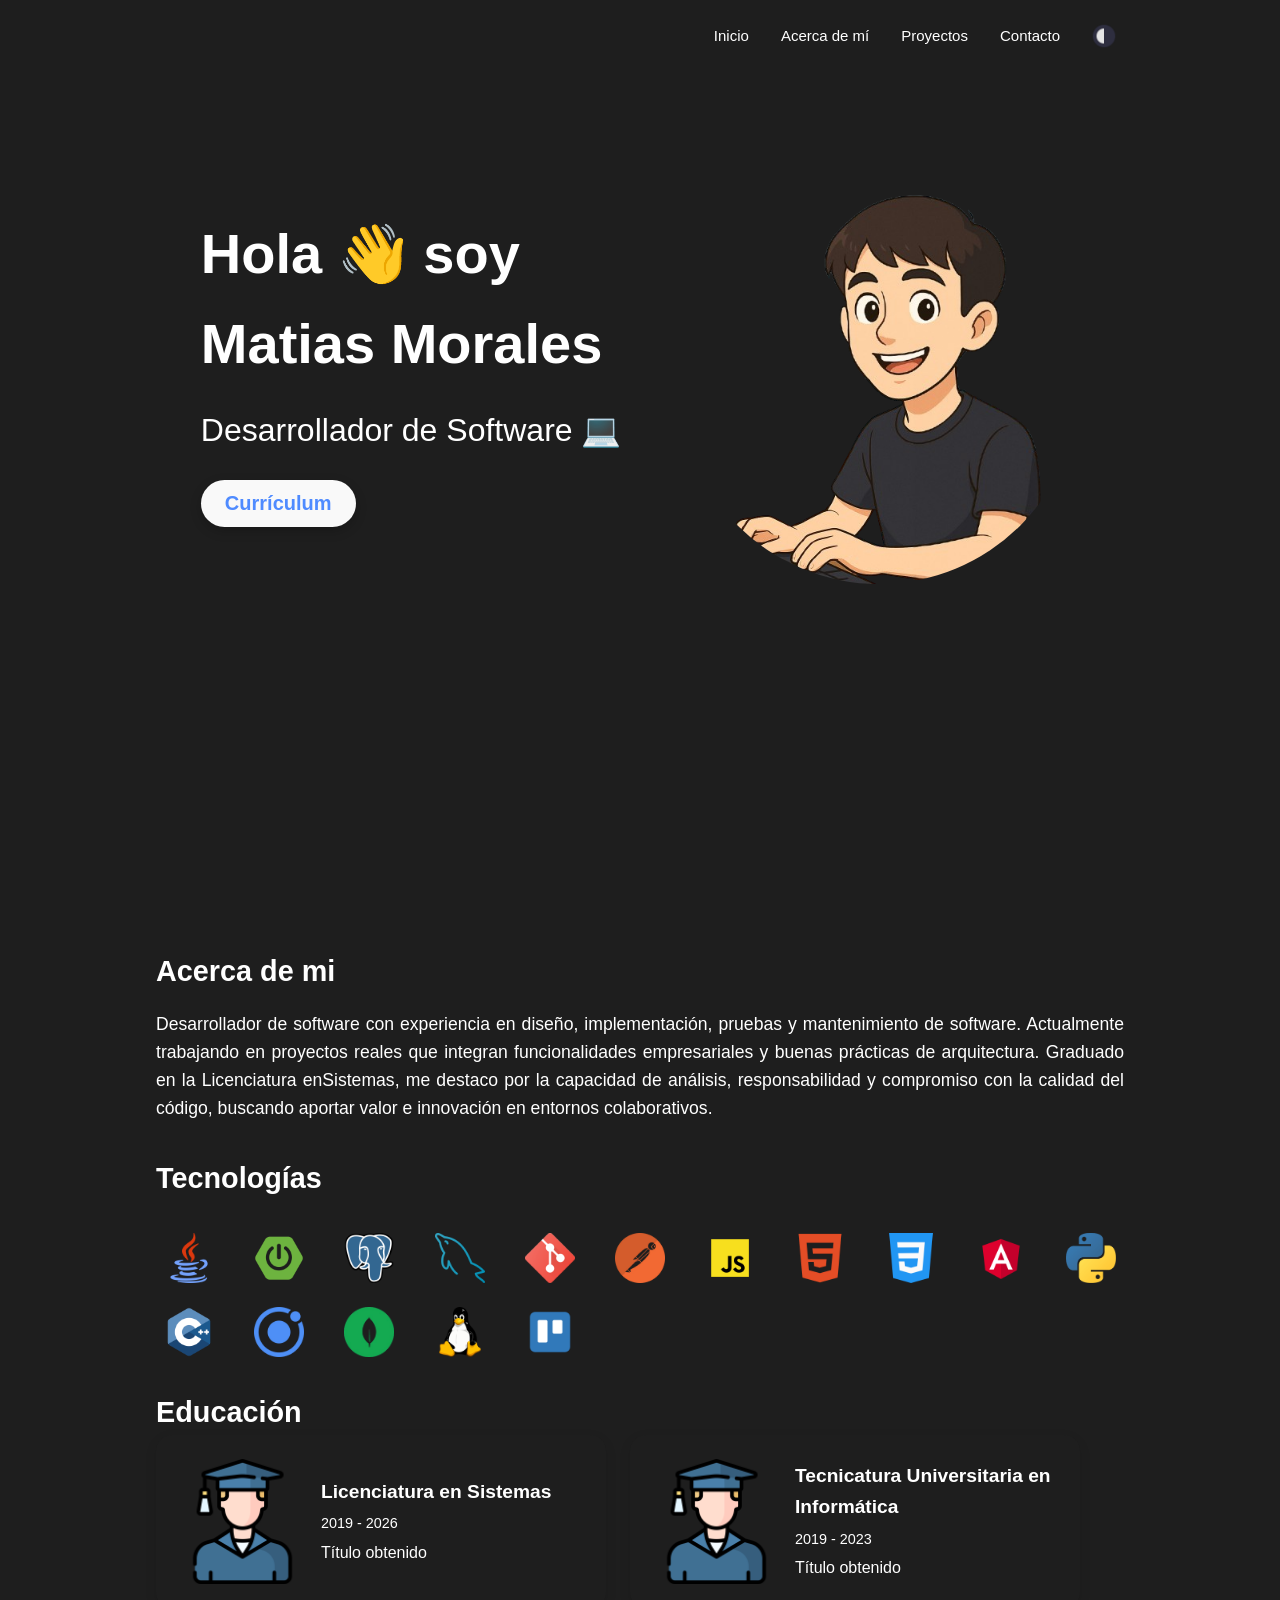
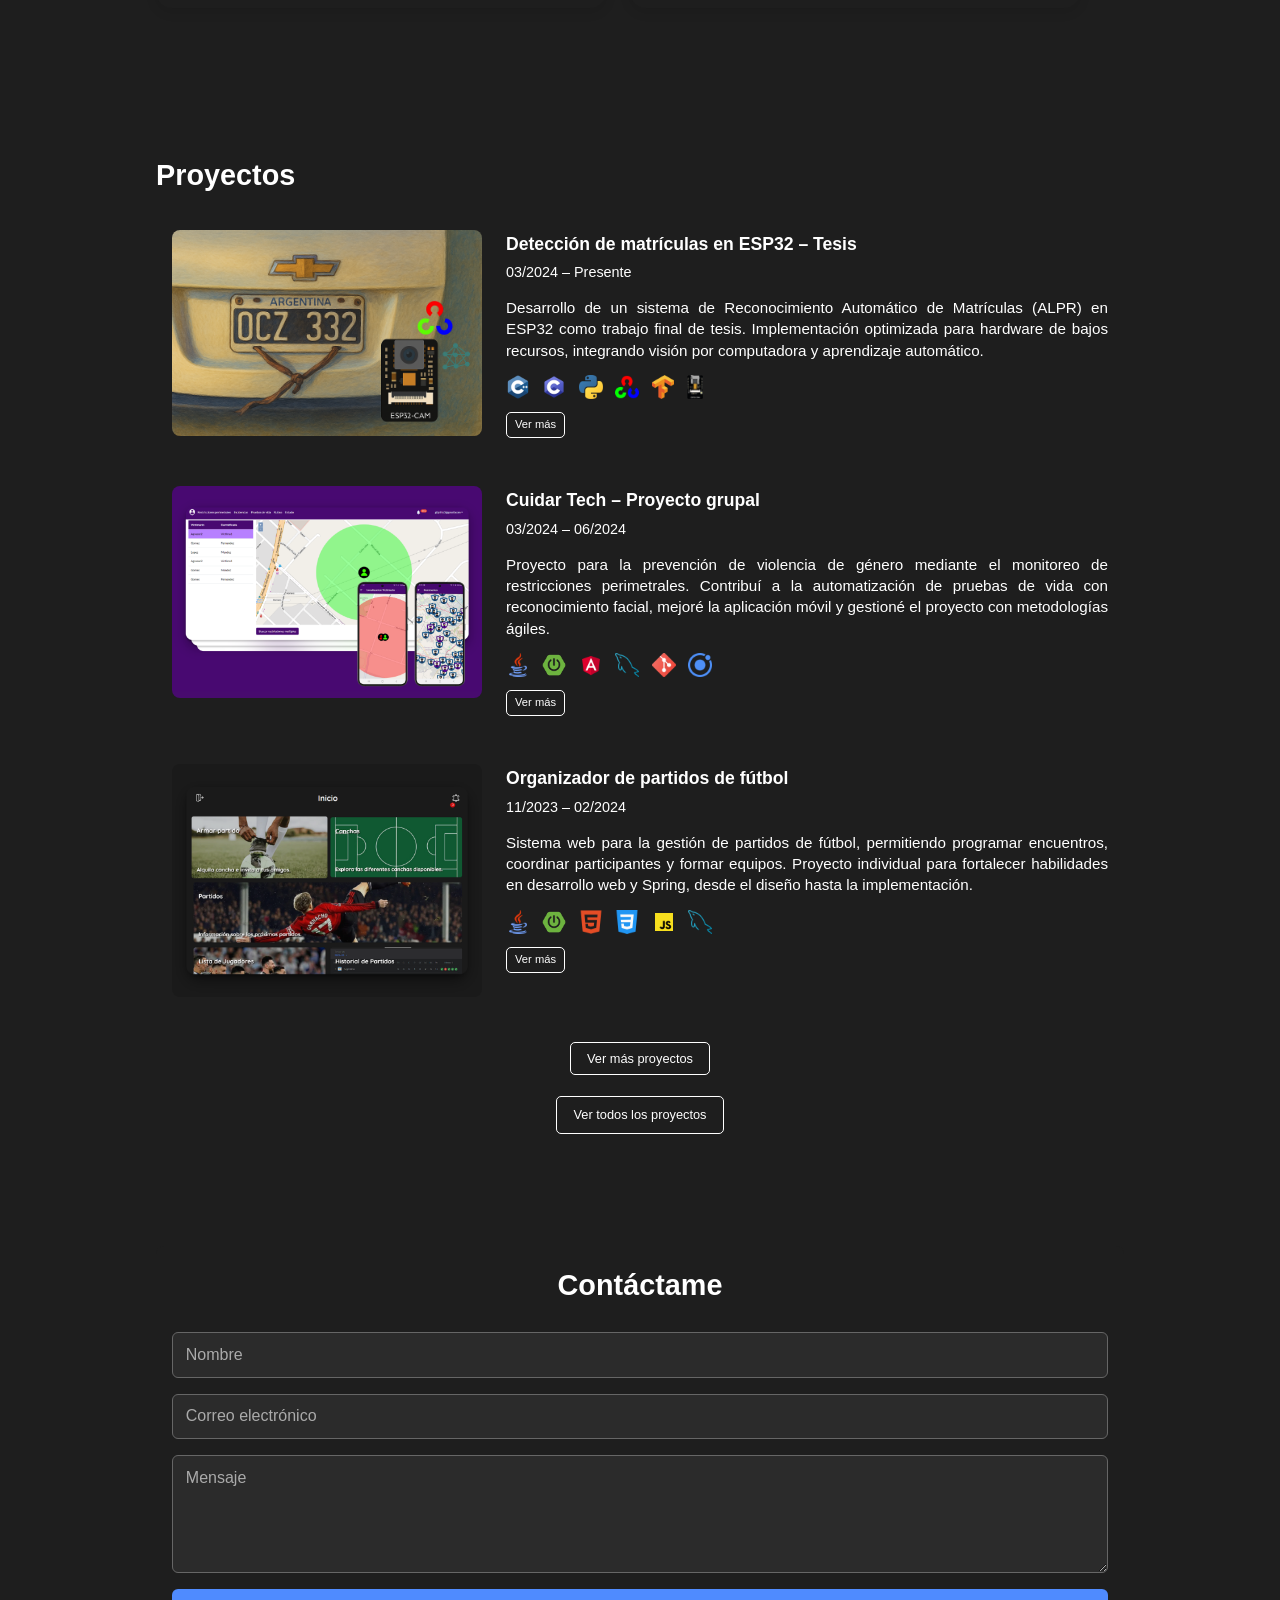
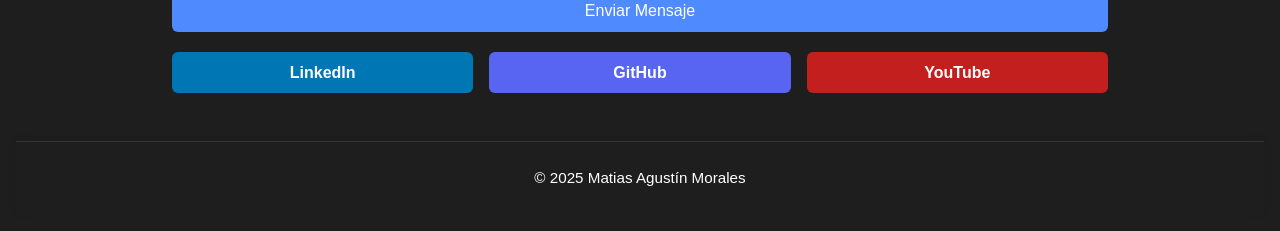
==== commit c85e9864: "actualizo cv e info de graduado en la lic" ====
--- a/index.html
+++ b/index.html
@@ -42,10 +42,7 @@
       <section id="acerca">
         <h2>Acerca de mi</h2>
         <p>
-          Desarrollador de software con experiencia en diseño, gestión y creación de sistemas web y móviles.
-          Actualmente, estoy finalizando mi tesis de Licenciatura en Sistemas y busco insertarme en el mercado laboral
-          para aplicar mis conocimientos y asumir nuevos desafíos tecnológicos. Además, cuento con experiencia en edge
-          computing con ESP32, aplicando procesamiento de imágenes y aprendizaje automático.
+          Desarrollador de software con experiencia en diseño, implementación, pruebas y mantenimiento de software. Actualmente trabajando en proyectos reales que integran funcionalidades empresariales y buenas prácticas de arquitectura. Graduado en la Licenciatura enSistemas, me destaco por la capacidad de análisis, responsabilidad y compromiso con la calidad del código, buscando aportar valor e innovación en entornos colaborativos.
         </p>
       </section>
 
@@ -77,12 +74,12 @@
         <h2>Educación</h2>
         <div class="edu-container">
           <div class="edu-card">
-            <img src="https://matiasm12.github.io/Matias.github.io/img/estudiante.png" alt="Estudiante"
+            <img src="https://matiasm12.github.io/Matias.github.io/img/graduado.png" alt="Graduado"
               class="edu-icon" />
             <div class="edu-content">
               <h3>Licenciatura en Sistemas</h3>
-              <span class="edu-fecha">2019 - Actualidad</span>
-              <p>34 de 36 materias aprobadas</p>
+              <span class="edu-fecha">2019 - 2026</span>
+              <p>Título obtenido</p>
             </div>
           </div>
 
